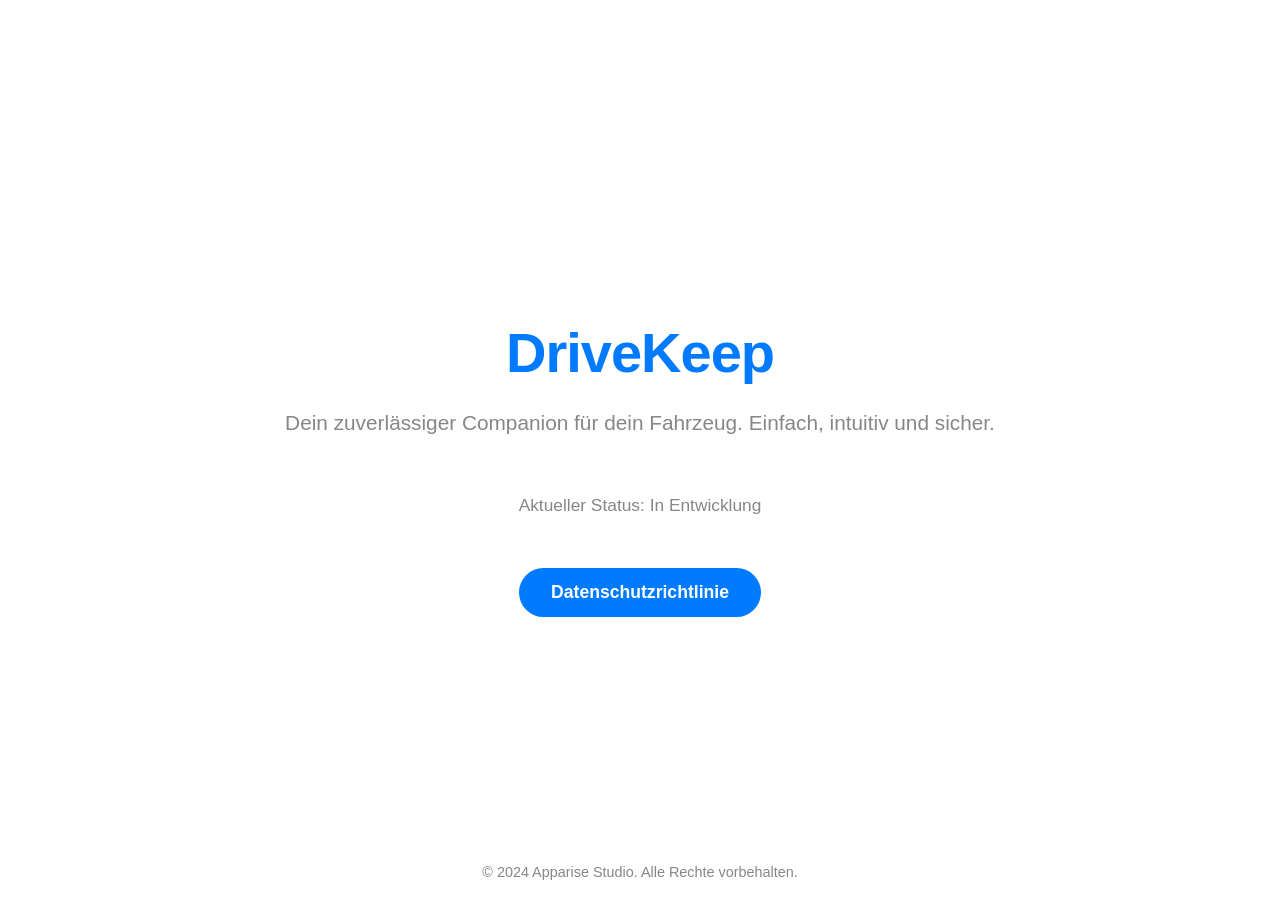
==== index.html @ d34e48c4 "Dummy website" ====
<!DOCTYPE html>
<html lang="de">
<head>
    <meta charset="UTF-8">
    <meta name="viewport" content="width=device-width, initial-scale=1.0">
    <title>DriveKeep - Dein Fahrzeug-Companion</title>
    <style>
        :root {
            --primary-color: #007AFF; /* Hellblau */
            --bg-color: #ffffff;
            --text-color: #1d1d1f;
            --secondary-text: #86868b;
            --light-gray: #f5f5f7;
        }
        body {
            font-family: -apple-system, BlinkMacSystemFont, "Segoe UI", Roboto, Helvetica, Arial, sans-serif;
            background-color: var(--bg-color);
            color: var(--text-color);
            margin: 0;
            display: flex;
            flex-direction: column;
            align-items: center;
            justify-content: center;
            min-height: 100vh;
            text-align: center;
        }
        .container {
            max-width: 800px;
            padding: 4rem 2rem;
        }
        h1 {
            font-size: 3.5rem;
            margin-bottom: 1rem;
            color: var(--primary-color);
            letter-spacing: -1px;
        }
        p {
            font-size: 1.3rem;
            line-height: 1.6;
            color: var(--secondary-text);
            margin-bottom: 3rem;
        }
        .btn {
            display: inline-block;
            padding: 14px 32px;
            background-color: var(--primary-color);
            color: white;
            border: none;
            text-decoration: none;
            border-radius: 25px;
            transition: all 0.3s ease;
            font-weight: 600;
            font-size: 1.1rem;
        }
        .btn:hover {
            background-color: #005ecb;
            transform: translateY(-2px);
            box-shadow: 0 4px 15px rgba(0, 122, 255, 0.3);
        }
        footer {
            position: fixed;
            bottom: 20px;
            font-size: 0.9rem;
            color: #86868b;
        }
        a { color: var(--primary-color); }
    </style>
</head>
<body>
    <div class="container">
        <h1>DriveKeep</h1>
        <p>Dein zuverlässiger Companion für dein Fahrzeug. Einfach, intuitiv und sicher.</p>
        <div style="margin-bottom: 3rem;">
            <p><small>Aktueller Status: In Entwicklung</small></p>
        </div>
        <a href="privacy.html" class="btn">Datenschutzrichtlinie</a>
    </div>
    <footer>
        &copy; 2024 Apparise Studio. Alle Rechte vorbehalten.
    </footer>
</body>
</html>
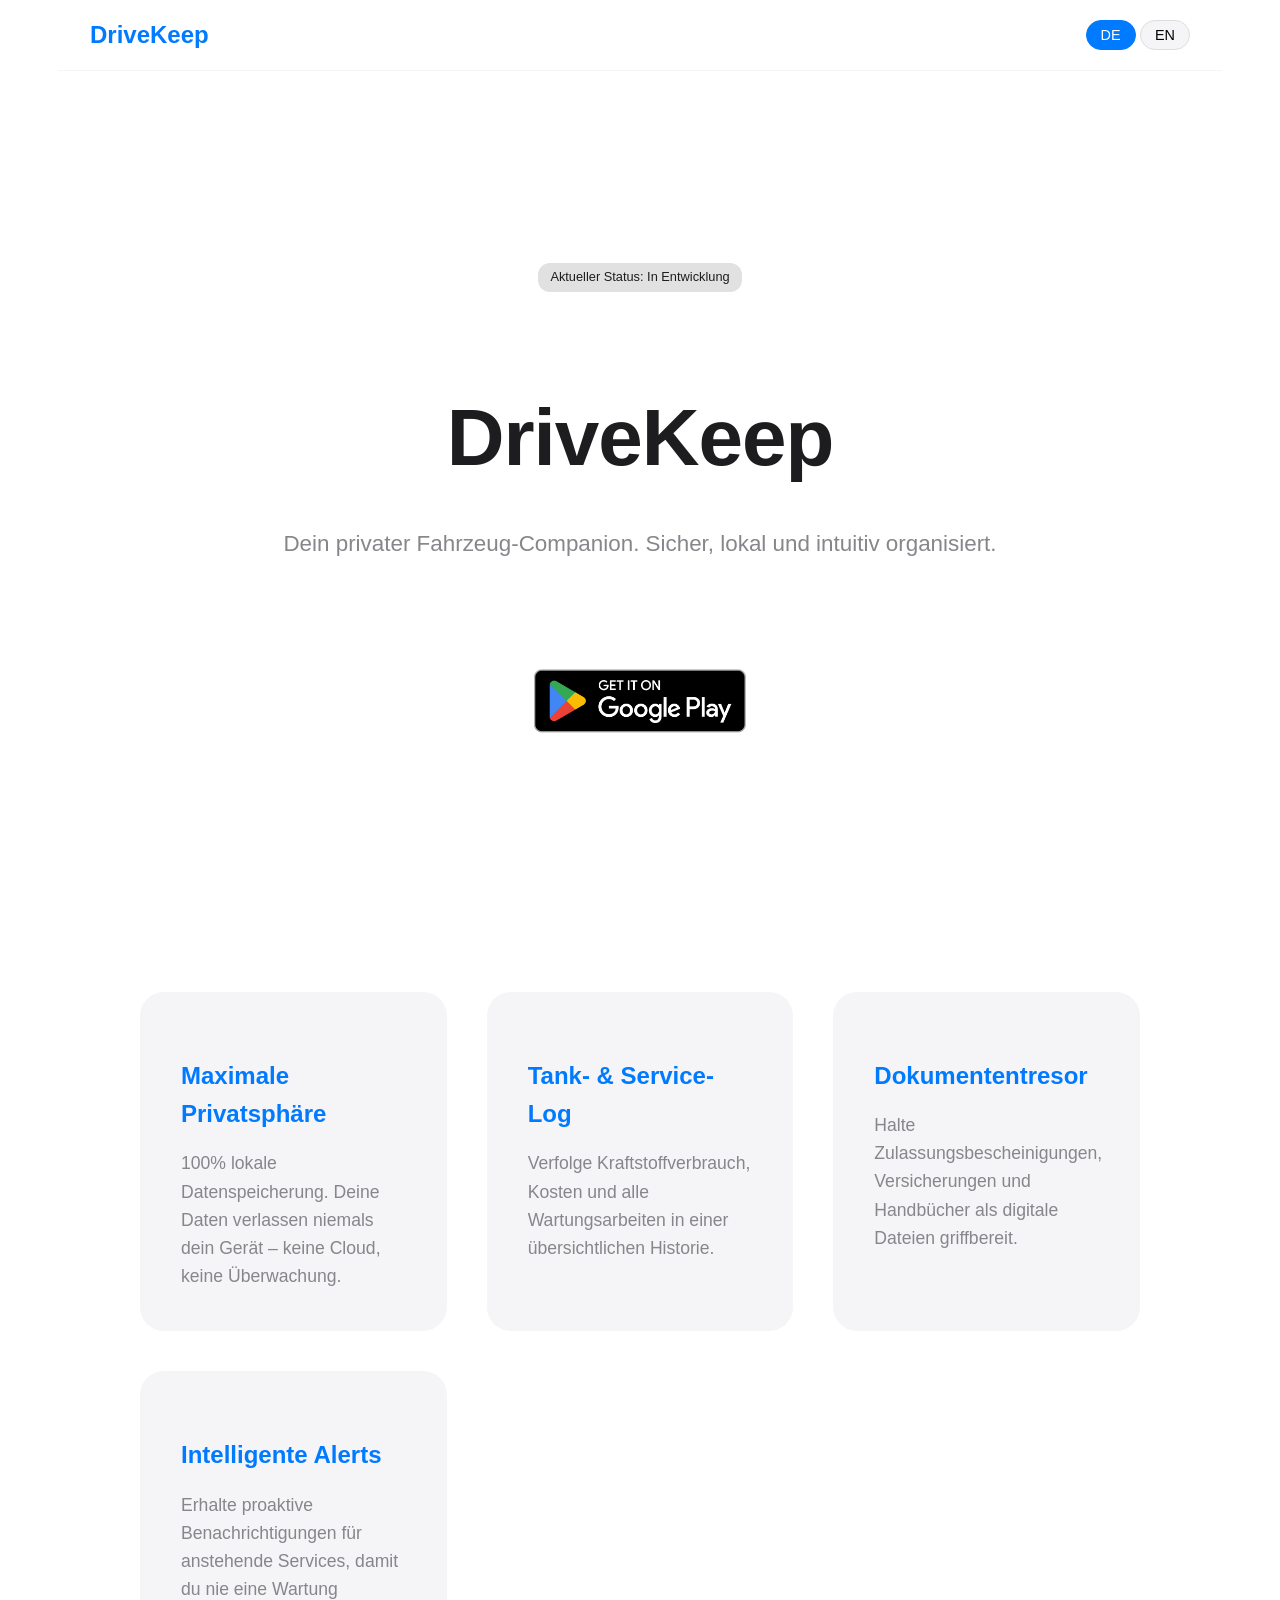
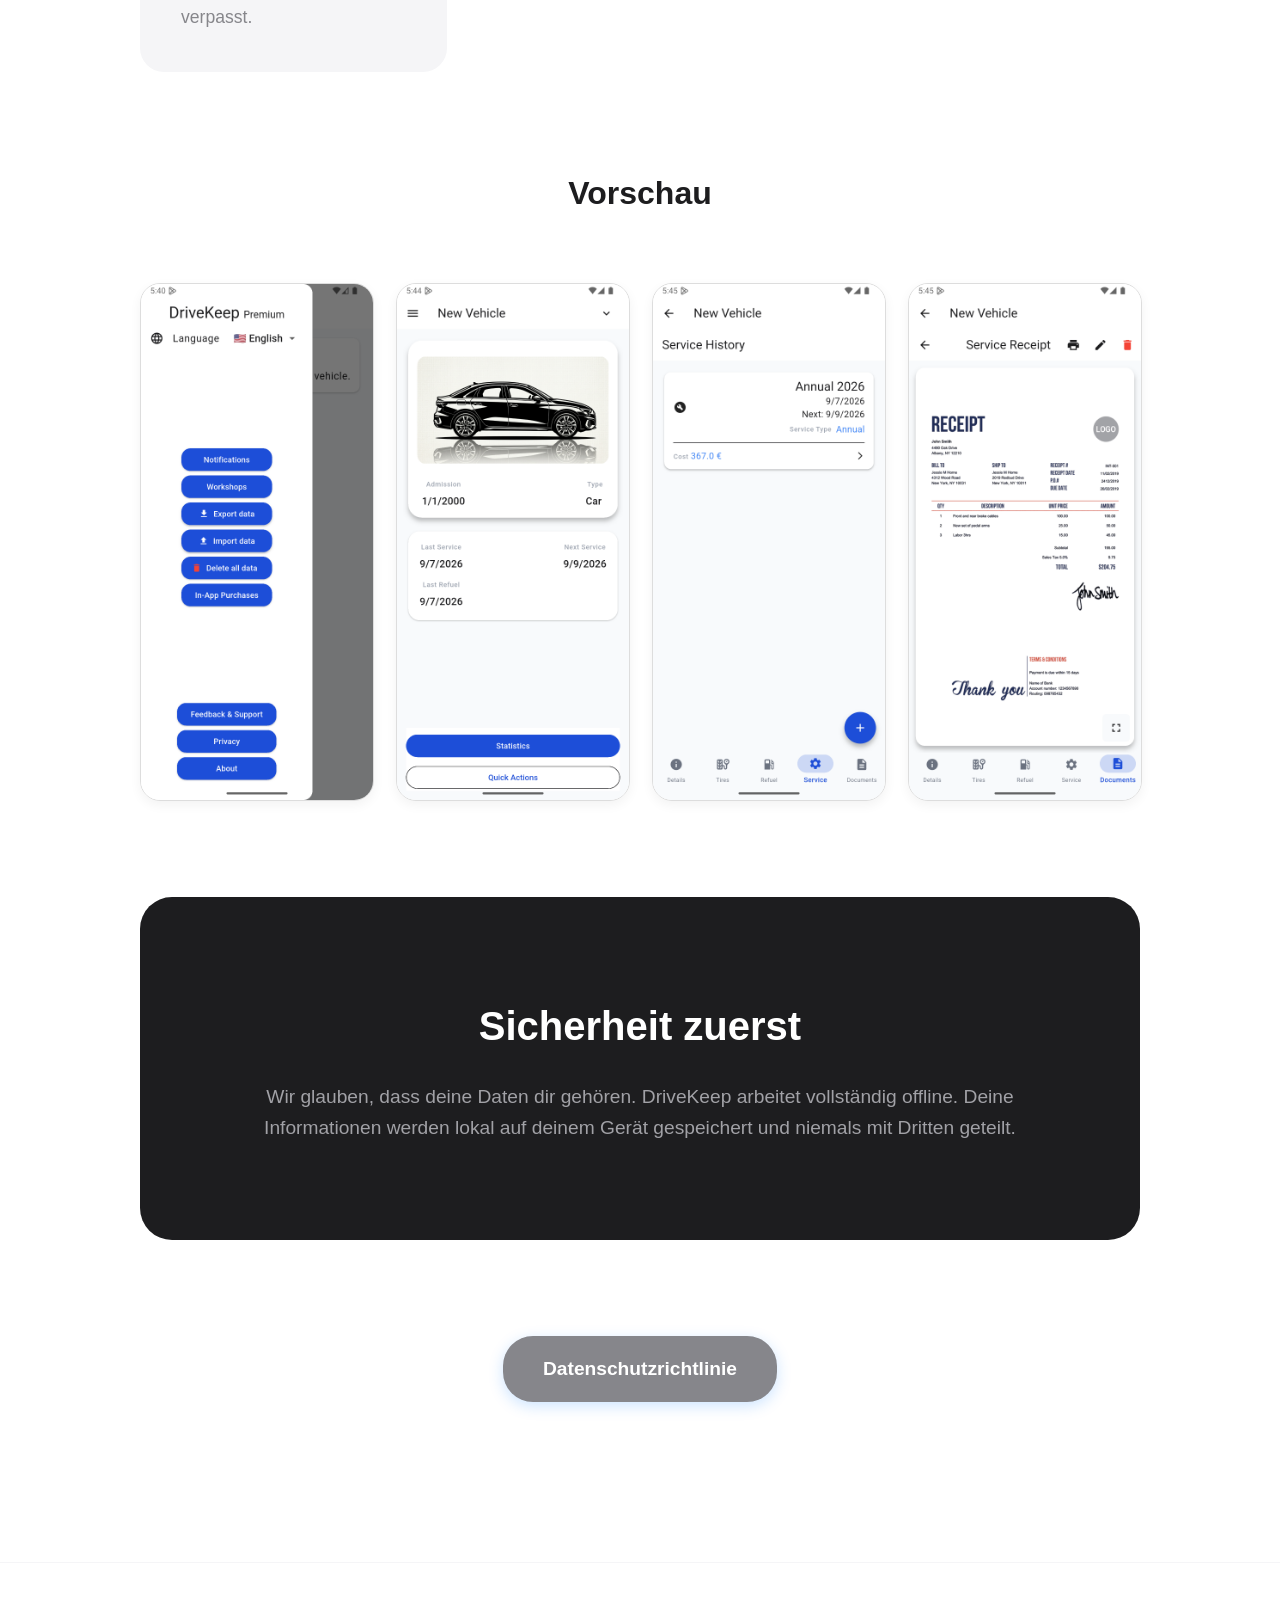
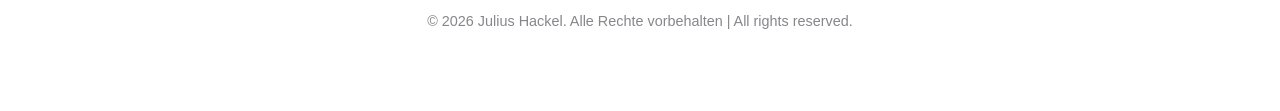
==== commit b643fc89: "Improved website de en" ====
--- a/index.html
+++ b/index.html
@@ -3,80 +3,378 @@
 <head>
     <meta charset="UTF-8">
     <meta name="viewport" content="width=device-width, initial-scale=1.0">
-    <title>DriveKeep - Dein Fahrzeug-Companion</title>
+    <title>DriveKeep - Dein privater Fahrzeug-Companion</title>
     <style>
         :root {
-            --primary-color: #007AFF; /* Hellblau */
+            --primary-color: #007AFF;
             --bg-color: #ffffff;
             --text-color: #1d1d1f;
             --secondary-text: #86868b;
             --light-gray: #f5f5f7;
-        }
+            --card-bg: #ffffff;
+            --transition: all 0.3s ease;
+        }
+
         body {
             font-family: -apple-system, BlinkMacSystemFont, "Segoe UI", Roboto, Helvetica, Arial, sans-serif;
             background-color: var(--bg-color);
             color: var(--text-color);
             margin: 0;
+            padding: 0;
+            line-height: 1.6;
+            scroll-behavior: smooth;
+        }
+
+        nav {
+            padding: 1rem 2rem;
             display: flex;
-            flex-direction: column;
+            justify-content: space-between;
             align-items: center;
-            justify-content: center;
-            min-height: 100vh;
+            max-width: 1100px;
+            margin: 0 auto;
+            position: sticky;
+            top: 0;
+            background: rgba(255, 255, 255, 0.8);
+            backdrop-filter: blur(10px);
+            z-index: 1000;
+            border-bottom: 1px solid var(--light-gray);
+        }
+
+        .logo {
+            font-size: 1.5rem;
+            font-weight: 800;
+            color: var(--primary-color);
+            text-decoration: none;
+        }
+
+        .lang-switcher button {
+            background: var(--light-gray);
+            border: 1px solid #ddd;
+            padding: 6px 14px;
+            border-radius: 20px;
+            cursor: pointer;
+            font-size: 0.9rem;
+            transition: var(--transition);
+        }
+
+        .lang-switcher button.active {
+            background: var(--primary-color);
+            color: white;
+            border-color: var(--primary-color);
+        }
+
+        .container {
+            max-width: 1000px;
+            margin: 0 auto;
+            padding: 4rem 2rem;
+        }
+
+        .hero {
             text-align: center;
-        }
-        .container {
-            max-width: 800px;
-            padding: 4rem 2rem;
-        }
+            padding: 8rem 0 4rem;
+        }
+
         h1 {
-            font-size: 3.5rem;
-            margin-bottom: 1rem;
-            color: var(--primary-color);
+            font-size: clamp(3rem, 8vw, 5rem);
+            margin-bottom: 1.5rem;
+            color: var(--text-color);
             letter-spacing: -1px;
         }
-        p {
-            font-size: 1.3rem;
-            line-height: 1.6;
+
+        .hero p {
+            font-size: 1.4rem;
             color: var(--secondary-text);
-            margin-bottom: 3rem;
-        }
+            max-width: 750px;
+            margin: 0 auto 3rem;
+        }
+
         .btn {
             display: inline-block;
-            padding: 14px 32px;
+            padding: 18px 40px;
             background-color: var(--primary-color);
             color: white;
             border: none;
             text-decoration: none;
-            border-radius: 25px;
-            transition: all 0.3s ease;
+            border-radius: 30px;
+            transition: var(--transition);
             font-weight: 600;
+            font-size: 1.2rem;
+            box-shadow: 0 4px 15px rgba(0, 122, 255, 0.2);
+        }
+
+        .btn:hover {
+            transform: translateY(-2px);
+            box-shadow: 0 8px 20px rgba(0, 122, 255, 0.4);
+            background-color: #0066cc;
+        }
+
+        .play-store-badge {
+            display: inline-block;
+            text-decoration: none;
+            transition: var(--transition);
+            margin-top: 1rem;
+        }
+
+        .play-store-badge:hover {
+            transform: scale(1.05);
+        }
+
+        .status-badge {
+            display: inline-block;
+            padding: 4px 12px;
+            background: #e1e1e1;
+            border-radius: 12px;
+            font-size: 0.8rem;
+            margin-bottom: 1rem;
+        }
+
+        .features {
+            display: grid;
+            grid-template-columns: repeat(auto-fit, minmax(300px, 1fr));
+            gap: 2.5rem;
+            margin: 6rem 0;
+        }
+
+        .feature-card {
+            background: var(--light-gray);
+            padding: 2.5rem;
+            border-radius: 24px;
+            transition: var(--transition);
+            border: 1px solid transparent;
+            text-align: left;
+        }
+
+        .feature-card:hover {
+            background: white;
+            border-color: var(--primary-color);
+            transform: translateY(-5px);
+            box-shadow: 0 15px 35px rgba(0,0,0,0.05);
+        }
+
+        .feature-card h3 {
+            font-size: 1.5rem;
+            margin-bottom: 1rem;
+            color: var(--primary-color);
+        }
+
+        .feature-card p {
+            color: var(--secondary-text);
+            margin: 0;
             font-size: 1.1rem;
         }
-        .btn:hover {
-            background-color: #005ecb;
-            transform: translateY(-2px);
-            box-shadow: 0 4px 15px rgba(0, 122, 255, 0.3);
-        }
+
+        .screenshot-gallery {
+            display: grid;
+            grid-template-columns: repeat(auto-fit, minmax(220px, 1fr));
+            gap: 1.5rem;
+            margin-top: 4rem;
+            margin-bottom: 6rem;
+        }
+
+        .screenshot-gallery img {
+            width: 100%;
+            border-radius: 20px;
+            border: 1px solid #ddd;
+            box-shadow: 0 4px 12px rgba(0,0,0,0.05);
+            transition: var(--transition);
+        }
+
+        .screenshot-gallery img:hover {
+            transform: scale(1.03);
+            border-color: var(--primary-color);
+        }
+
+        .security-box {
+            background: #1d1d1f;
+            color: white;
+            padding: 4rem;
+            border-radius: 32px;
+            text-align: center;
+            margin: 6rem 0;
+        }
+
+        .security-box h2 {
+            font-size: 2.5rem;
+            margin-bottom: 1.5rem;
+            color: white;
+        }
+
+        .security-box p {
+            color: #a1a1a6;
+            max-width: 800px;
+            margin: 0 auto 2rem;
+            font-size: 1.2rem;
+        }
+
         footer {
-            position: fixed;
-            bottom: 20px;
+            padding: 4rem 2rem;
+            text-align: center;
+            border-top: 1px solid var(--light-gray);
             font-size: 0.9rem;
-            color: #86868b;
-        }
-        a { color: var(--primary-color); }
+            color: var(--secondary-text);
+        }
+
+        @media (max-width: 768px) {
+            h1 { font-size: 3rem; }
+            .container { padding: 2rem 1rem; }
+            .features { grid-template-columns: 1fr; }
+            nav { padding: 1rem; }
+        }
     </style>
 </head>
-<body>
-    <div class="container">
-        <h1>DriveKeep</h1>
-        <p>Dein zuverlässiger Companion für dein Fahrzeug. Einfach, intuitiv und sicher.</p>
+<body lang="de">
+
+<nav>
+    <a href="#" class="logo">DriveKeep</a>
+    <div class="lang-switcher">
+        <button id="btn-de" class="active" onclick="setLanguage('de')">DE</button>
+        <button id="btn-en" onclick="setLanguage('en')">EN</button>
+    </div>
+</nav>
+
+<div class="container">
+    <section class="hero">
+        <div class="status-badge" id="status-badge">Aktueller Status: In Entwicklung</div>
+        <h1 id="hero-title">DriveKeep</h1>
+        <p id="hero-desc">Dein privater Fahrzeug-Companion. Sicher, lokal und intuitiv organisiert.</p>
+
         <div style="margin-bottom: 3rem;">
-            <p><small>Aktueller Status: In Entwicklung</small></p>
+            <a href="https://play.google.com/store/apps/details?id=com.forgeapps.drivekeep" class="play-store-badge" id="play-store-btn">
+                <img src="res/googleplay-badge-01-getit.width-1440.png" alt="Get it on Google Play" style="height: 150px; width: auto; display: block;">
+            </a>
         </div>
-        <a href="privacy.html" class="btn">Datenschutzrichtlinie</a>
+    </section>
+
+    <section id="features">
+        <div class="features">
+            <div class="feature-card">
+                <h3 id="feat-1-title">Maximale Privatsphäre</h3>
+                <p id="feat-1-desc">100% lokale Datenspeicherung. Deine Daten verlassen niemals dein Gerät – keine Cloud, keine Überwachung.</p>
+            </div>
+            <div class="feature-card">
+                <h3 id="feat-2-title">Tank- & Service-Log</h3>
+                <p id="feat-2-desc">Verfolge Kraftstoffverbrauch, Kosten und alle Wartungsarbeiten in einer übersichtlichen Historie.</p>
+            </div>
+            <div class="feature-card">
+                <h3 id="feat-3-title">Dokumententresor</h3>
+                <p id="feat-3-desc">Halte Zulassungsbescheinigungen, Versicherungen und Handbücher als digitale Dateien griffbereit.</p>
+            </div>
+            <div class="feature-card">
+                <h3 id="feat-4-title">Intelligente Alerts</h3>
+                <p id="feat-4-desc">Erhalte proaktive Benachrichtigungen für anstehende Services, damit du nie eine Wartung verpasst.</p>
+            </div>
+        </div>
+
+        <h3 id="preview-title" style="text-align: center; margin-top: 4rem; font-size: 2rem;">Vorschau</h3>
+        <div class="screenshot-gallery">
+            <img src="screenshots/Screenshot_20260907_194008.png" alt="Screenshot 1">
+            <img src="screenshots/Screenshot_20260907_194500.png" alt="Screenshot 2">
+            <img src="screenshots/Screenshot_20260907_194522.png" alt="Screenshot 3">
+            <img src="screenshots/Screenshot_20260907_194535.png" alt="Screenshot 4">
+        </div>
+    </section>
+
+    <section class="security-box">
+        <h2 id="sec-title">Sicherheit zuerst</h2>
+        <p id="sec-desc">Wir glauben, dass deine Daten dir gehören. DriveKeep arbeitet vollständig offline. Deine Informationen werden lokal auf deinem Gerät gespeichert und niemals mit Dritten geteilt.</p>
+    </section>
+
+    <div style="text-align: center; margin-bottom: 4rem;">
+        <a href="privacy.html" class="btn" style="background: var(--secondary-text);">Datenschutzrichtlinie</a>
     </div>
-    <footer>
-        &copy; 2024 Apparise Studio. Alle Rechte vorbehalten.
-    </footer>
+</div>
+
+<footer style="margin-top: 2rem; padding-top: 2rem; border-top: 1px solid var(--light-gray);">
+    <p>&copy; 2026 Julius Hackel. Alle Rechte vorbehalten | All rights reserved.</p>
+</footer>
+
+<script>
+    const translations = {
+        de: {
+            heroTitle: "DriveKeep",
+            heroDesc: "Dein privater Fahrzeug-Companion. Sicher, lokal und intuitiv organisiert.",
+            cta: "Mehr erfahren",
+            status: "Aktueller Status: In Entwicklung",
+            feat1Title: "Maximale Privatsphäre",
+            feat1Desc: "100% lokale Datenspeicherung. Deine Daten verlassen niemals dein Gerät – keine Cloud, keine Überwachung.",
+            feat2Title: "Tank- & Service-Log",
+            feat2Desc: "Verfolge Kraftstoffverbrauch, Kosten und alle Wartungsarbeiten in einer übersichtlichen Historie.",
+            feat3Title: "Dokumententresor",
+            feat3Desc: "Halte Zulassungsbescheinigungen, Versicherungen und Handbücher als digitale Dateien griffbereit.",
+            feat4Title: "Intelligente Alerts",
+            feat4Desc: "Erhalte proaktive Benachrichtigungen für anstehende Services, damit du nie eine Wartung verpasst.",
+            previewTitle: "Vorschau",
+            secTitle: "Sicherheit zuerst",
+            secDesc: "Wir glauben, dass deine Daten dir gehören. DriveKeep arbeitet vollständig offline. Deine Informationen werden lokal auf deinem Gerät gespeichert und niemals mit Dritten geteilt.",
+            privacy: "Datenschutzrichtlinie",
+            badge: "Jetzt auf Google Play"
+        },
+        en: {
+            heroTitle: "DriveKeep",
+            heroDesc: "Your private vehicle companion. Secure, local, and intuitively organized.",
+            cta: "Learn More",
+            status: "Current Status: In Development",
+            feat1Title: "Maximum Privacy",
+            feat1Desc: "100% local data storage. Your data never leaves your device – no cloud, no tracking.",
+            feat2Title: "Fuel & Service Logs",
+            feat2Desc: "Track fuel consumption, costs, and maintenance history in one clear overview.",
+            feat3Title: "Document Vault",
+            feat3Desc: "Keep registration, insurance, and manuals handy as digital files or photos.",
+            feat4Title: "Smart Alerts",
+            feat4Desc: "Get proactive notifications for upcoming services, so you never miss a maintenance task.",
+            previewTitle: "Preview",
+            secTitle: "Security First",
+            secDesc: "We believe your data belongs to you. DriveKeep operates entirely offline. Your information is stored locally on your device and is never shared with third parties.",
+            privacy: "Privacy Policy",
+            badge: "Get it on Google Play"
+        }
+    };
+
+    function setLanguage(lang) {
+        const t = translations[lang];
+        if (!t) return;
+
+        const elements = {
+            'hero-title': t.heroTitle,
+            'hero-desc': t.heroDesc,
+            'cta-btn': t.cta,
+            'status-badge': t.status,
+            'badge-text': t.badge,
+            'feat-1-title': t.feat1Title,
+            'feat-1-desc': t.feat1Desc,
+            'feat-2-title': t.feat2Title,
+            'feat-2-desc': t.feat2Desc,
+            'feat-3-title': t.feat3Title,
+            'feat-3-desc': t.feat3Desc,
+            'feat-4-title': t.feat4Title,
+            'feat-4-desc': t.feat4Desc,
+            'preview-title': t.previewTitle,
+            'sec-title': t.secTitle,
+            'sec-desc': t.secDesc
+        };
+
+        for (const [id, text] of Object.entries(elements)) {
+            const el = document.getElementById(id);
+            if (el) el.innerText = text;
+        }
+
+        const privacyLink = document.querySelector('a[href="privacy.html"]');
+        if (privacyLink) privacyLink.innerText = t.privacy;
+
+        const btnDe = document.getElementById('btn-de');
+        const btnEn = document.getElementById('btn-en');
+        if (btnDe) btnDe.classList.toggle('active', lang === 'de');
+        if (btnEn) btnEn.classList.toggle('active', lang === 'en');
+
+        document.documentElement.lang = lang;
+        localStorage.setItem('preferredLang', lang);
+    }
+
+    document.addEventListener('DOMContentLoaded', () => {
+        const savedLang = localStorage.getItem('preferredLang') || 'de';
+        setLanguage(savedLang);
+    });
+</script>
+
 </body>
-</html>
+</html>
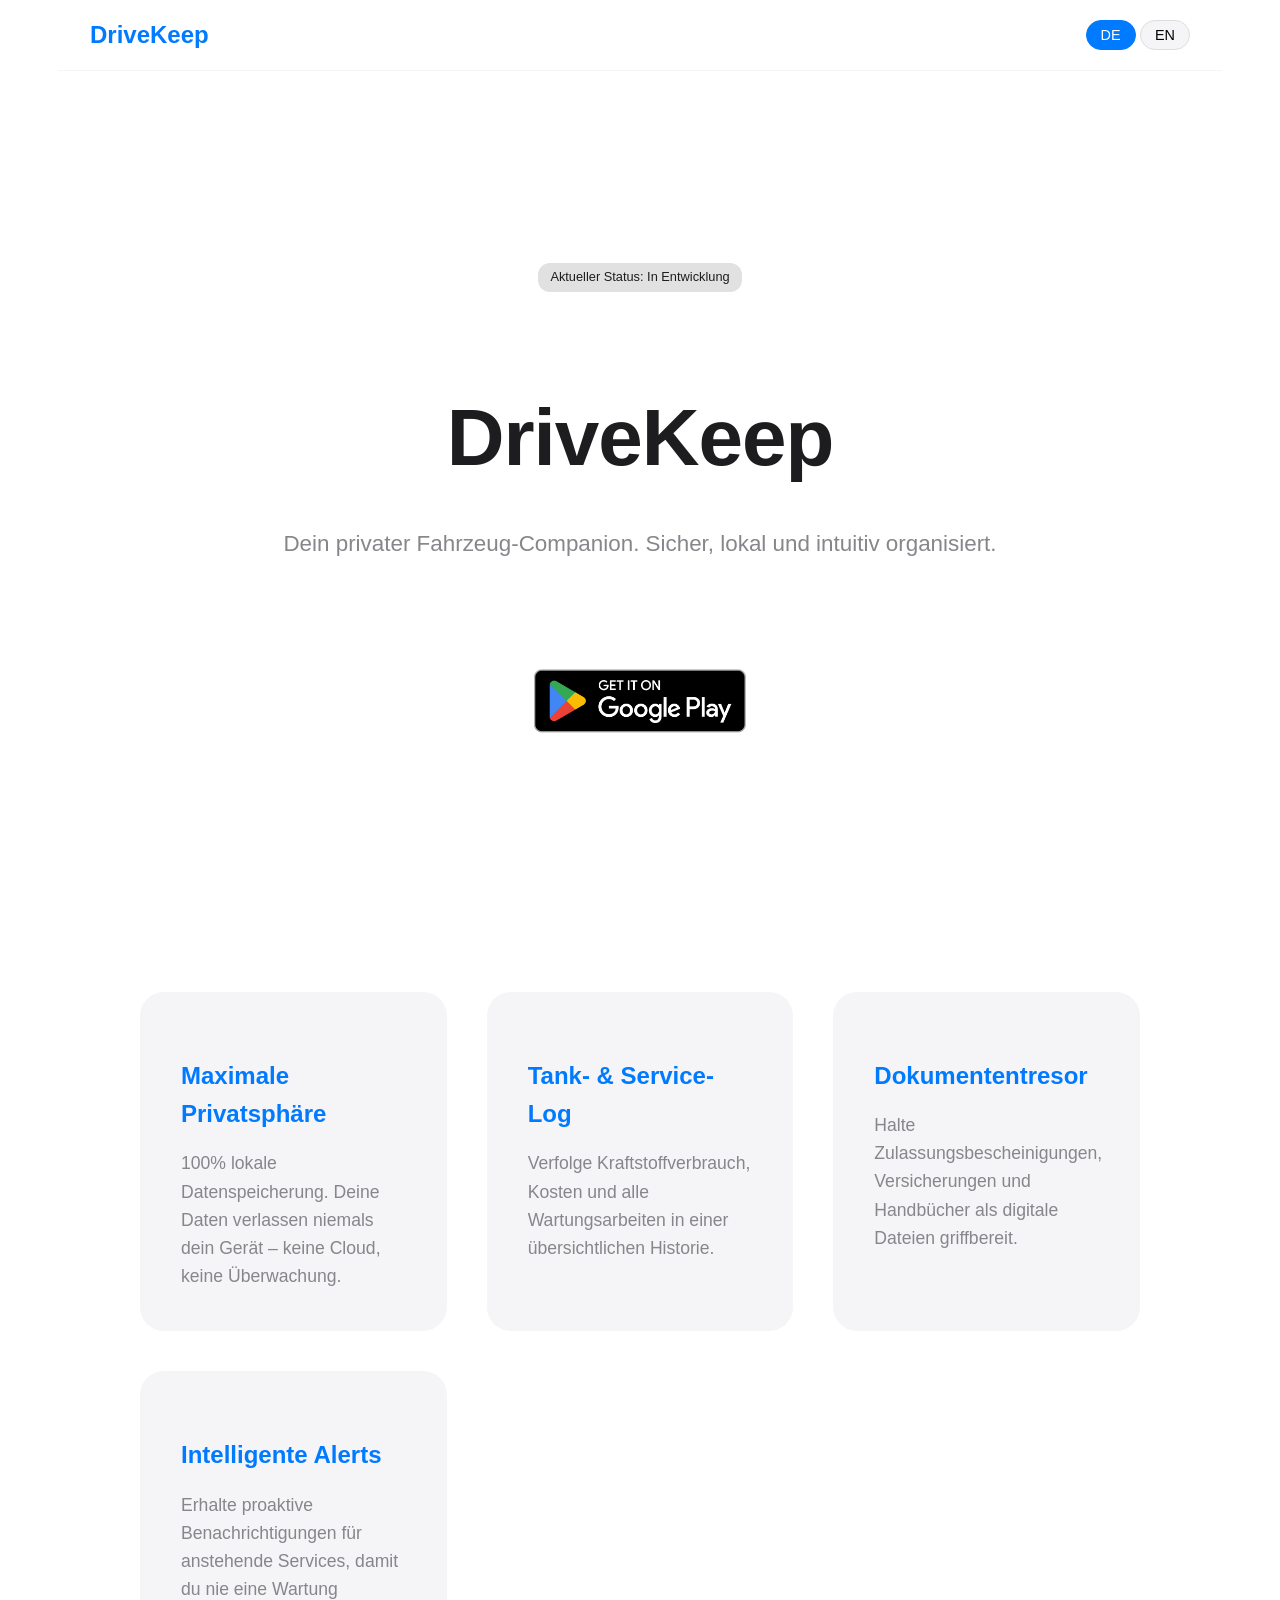
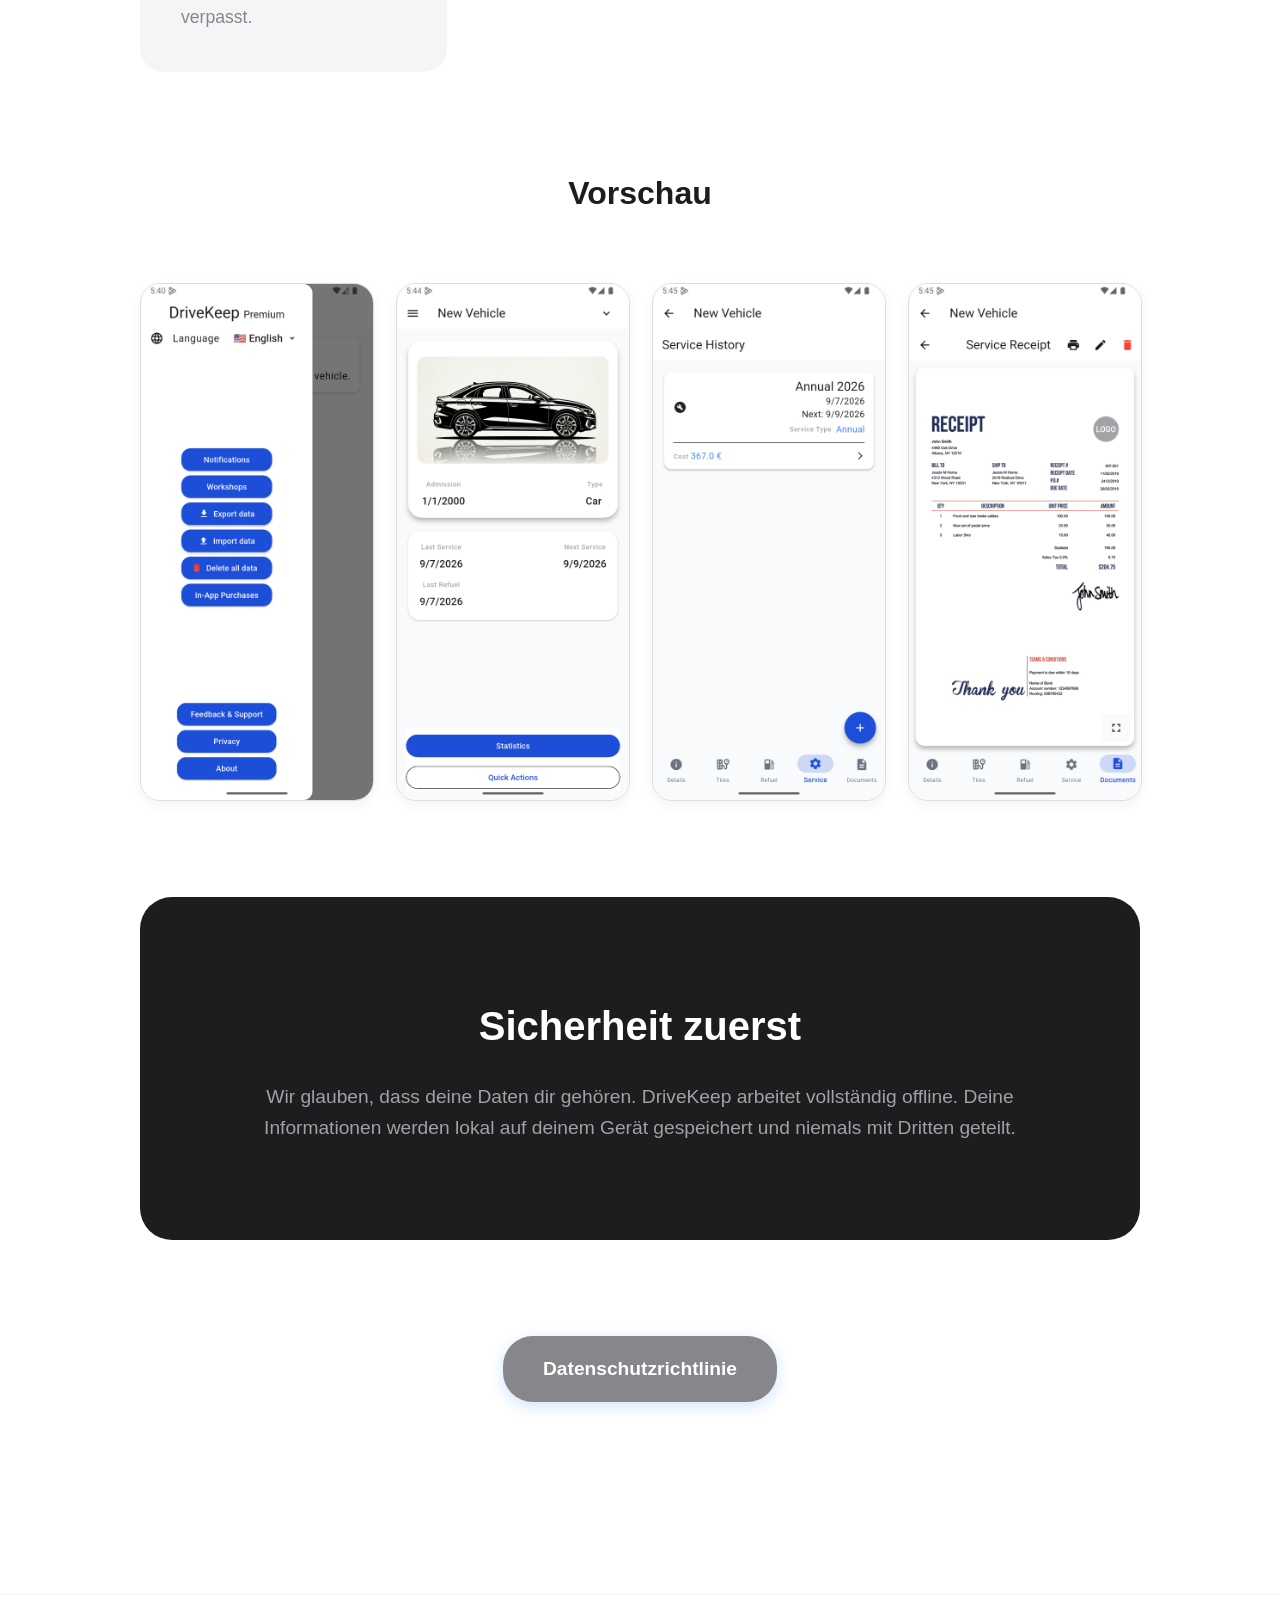
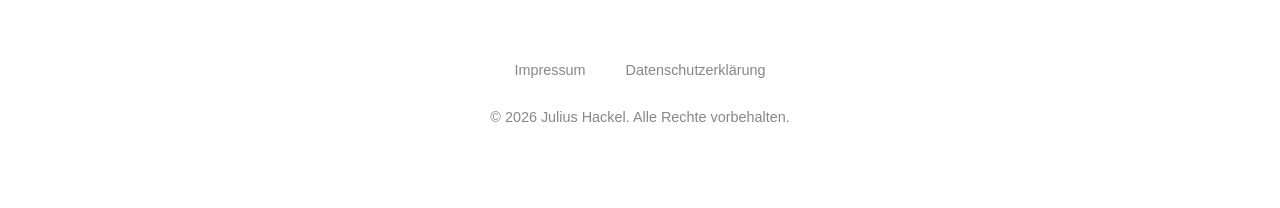
==== commit 08da10cd: "Reworked site with impressum and privacy policy" ====
--- a/index.html
+++ b/index.html
@@ -212,6 +212,24 @@
             border-top: 1px solid var(--light-gray);
             font-size: 0.9rem;
             color: var(--secondary-text);
+            margin-top: 4rem;
+        }
+
+        .footer-links {
+            margin-bottom: 1.5rem;
+            display: flex;
+            justify-content: center;
+            gap: 2.5rem;
+        }
+
+        .footer-links a {
+            color: var(--secondary-text);
+            text-decoration: none;
+            transition: color 0.2s;
+        }
+
+        .footer-links a:hover {
+            color: var(--primary-color);
         }
 
         @media (max-width: 768px) {
@@ -284,8 +302,12 @@
     </div>
 </div>
 
-<footer style="margin-top: 2rem; padding-top: 2rem; border-top: 1px solid var(--light-gray);">
-    <p>&copy; 2026 Julius Hackel. Alle Rechte vorbehalten | All rights reserved.</p>
+<footer>
+    <div class="footer-links">
+        <a href="impressum.html">Impressum</a>
+        <a href="privacy.html">Datenschutzerklärung</a>
+    </div>
+    <p>&copy; 2026 Julius Hackel. Alle Rechte vorbehalten.</p>
 </footer>
 
 <script>
@@ -375,6 +397,5 @@
         setLanguage(savedLang);
     });
 </script>
-
 </body>
-</html>+</html>
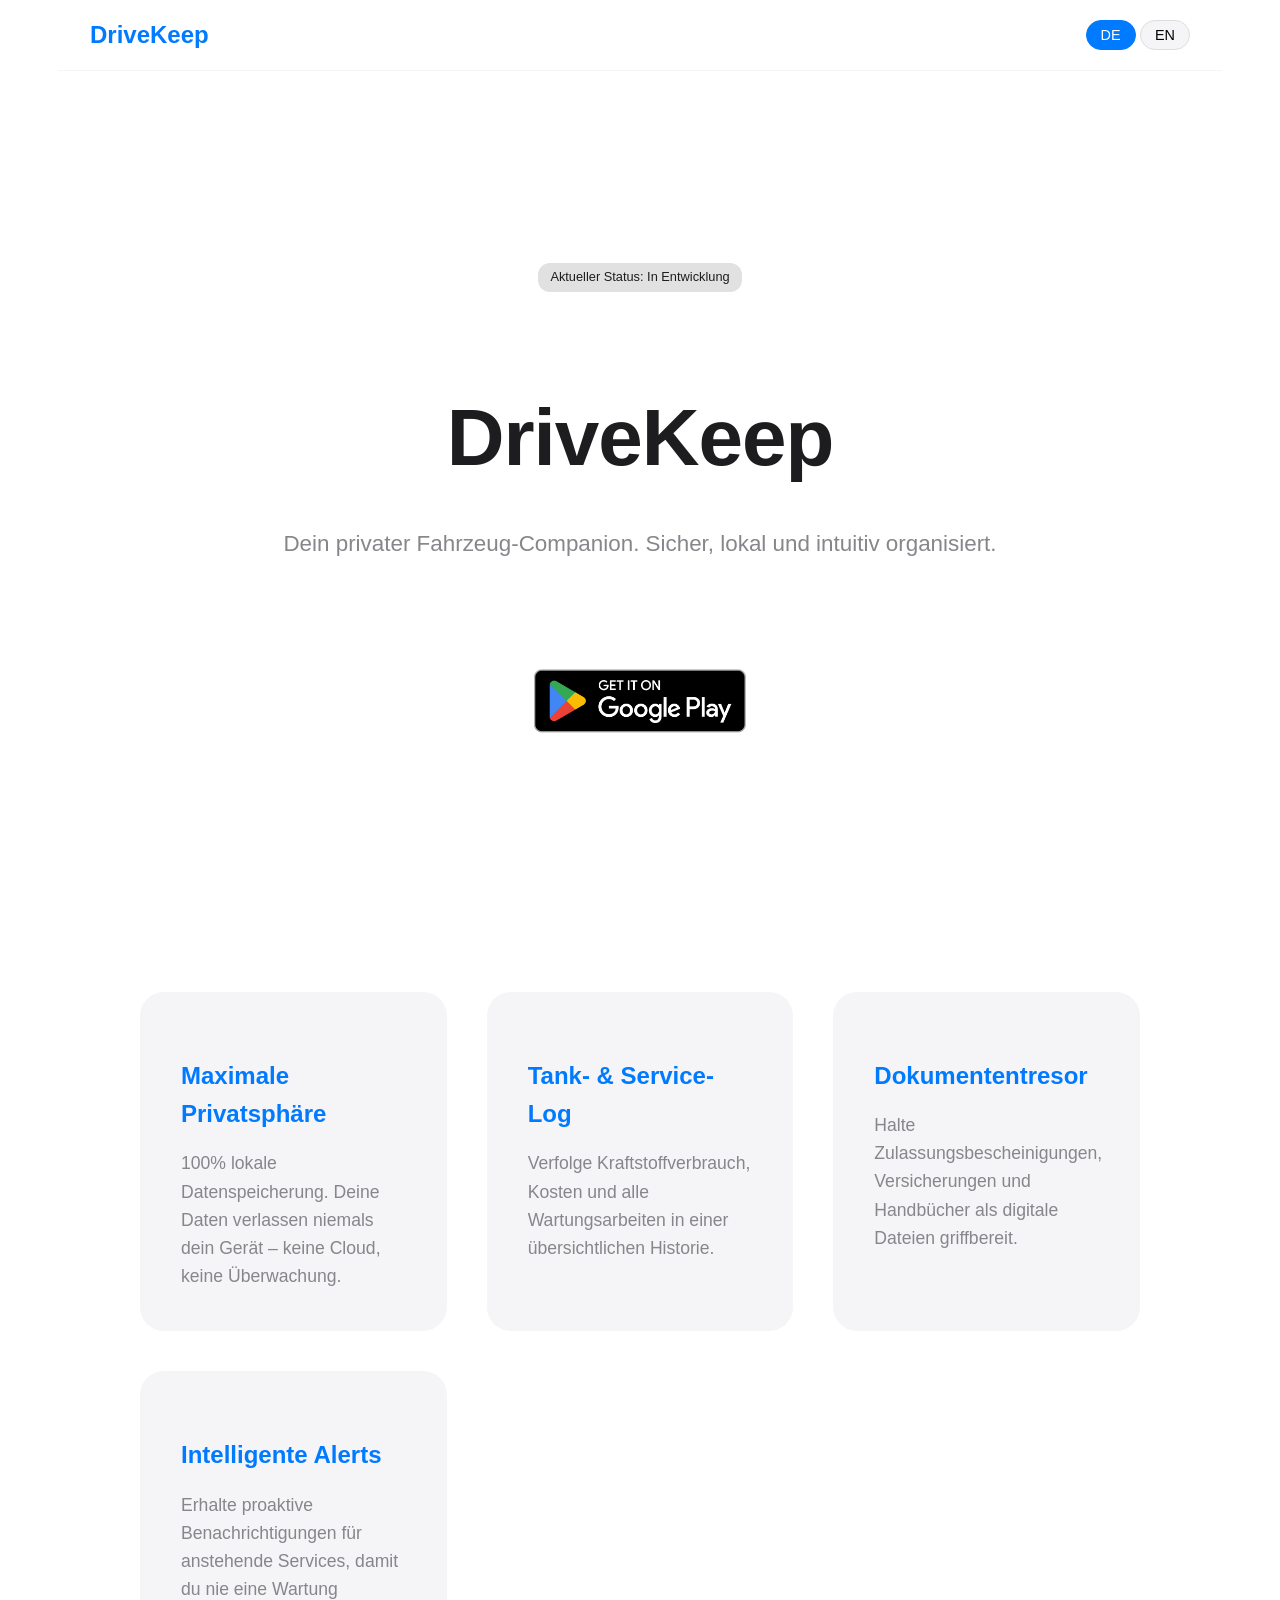
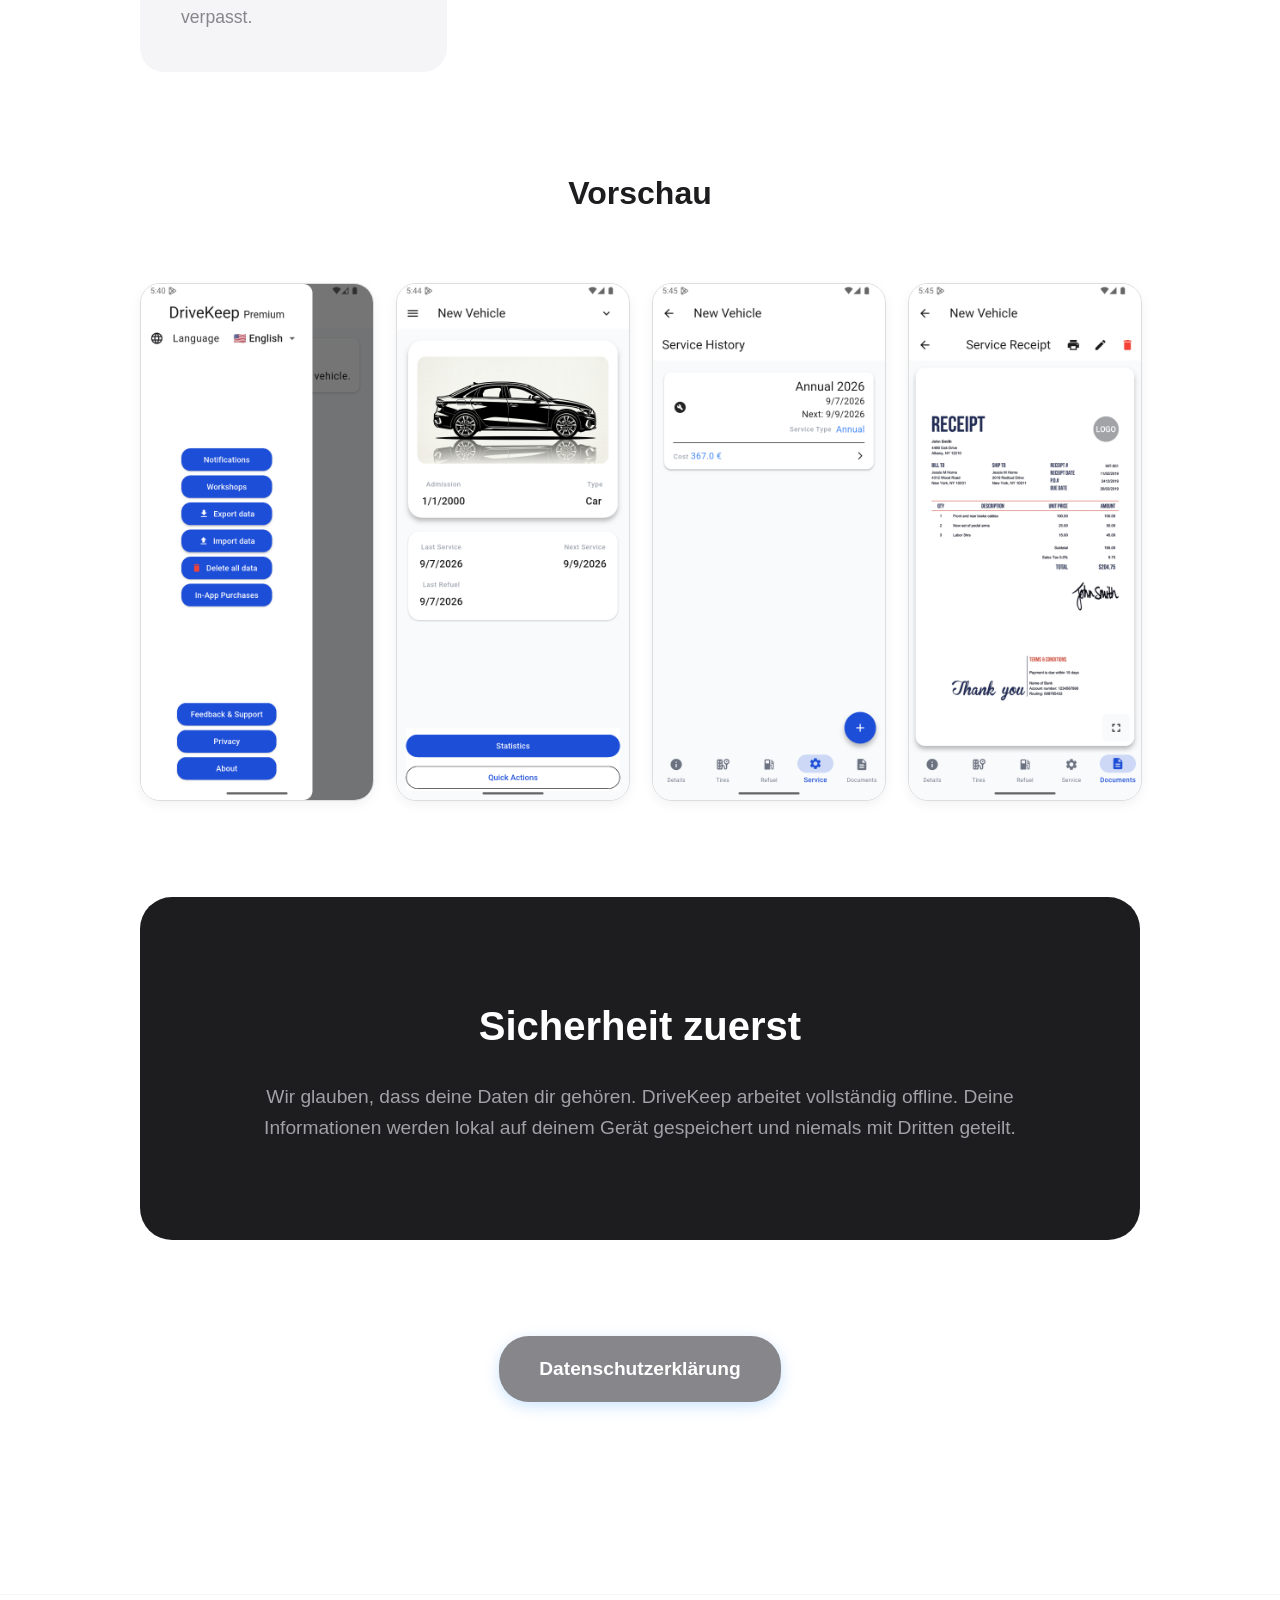
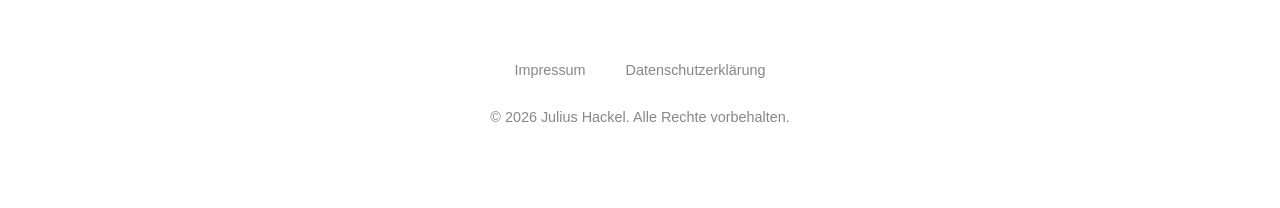
==== commit 96c11530: "Working links" ====
--- a/index.html
+++ b/index.html
@@ -232,6 +232,15 @@
             color: var(--primary-color);
         }
 
+        .back-btn {
+            display: inline-block;
+            margin-bottom: 2rem;
+            color: var(--primary-color);
+            text-decoration: none;
+            font-weight: bold;
+            font-size: 1rem;
+        }
+
         @media (max-width: 768px) {
             h1 { font-size: 3rem; }
             .container { padding: 2rem 1rem; }
@@ -243,7 +252,7 @@
 <body lang="de">
 
 <nav>
-    <a href="#" class="logo">DriveKeep</a>
+    <a href="/" class="logo">DriveKeep</a>
     <div class="lang-switcher">
         <button id="btn-de" class="active" onclick="setLanguage('de')">DE</button>
         <button id="btn-en" onclick="setLanguage('en')">EN</button>
@@ -251,61 +260,15 @@
 </nav>
 
 <div class="container">
-    <section class="hero">
-        <div class="status-badge" id="status-badge">Aktueller Status: In Entwicklung</div>
-        <h1 id="hero-title">DriveKeep</h1>
-        <p id="hero-desc">Dein privater Fahrzeug-Companion. Sicher, lokal und intuitiv organisiert.</p>
-
-        <div style="margin-bottom: 3rem;">
-            <a href="https://play.google.com/store/apps/details?id=com.forgeapps.drivekeep" class="play-store-badge" id="play-store-btn">
-                <img src="res/googleplay-badge-01-getit.width-1440.png" alt="Get it on Google Play" style="height: 150px; width: auto; display: block;">
-            </a>
-        </div>
-    </section>
-
-    <section id="features">
-        <div class="features">
-            <div class="feature-card">
-                <h3 id="feat-1-title">Maximale Privatsphäre</h3>
-                <p id="feat-1-desc">100% lokale Datenspeicherung. Deine Daten verlassen niemals dein Gerät – keine Cloud, keine Überwachung.</p>
-            </div>
-            <div class="feature-card">
-                <h3 id="feat-2-title">Tank- & Service-Log</h3>
-                <p id="feat-2-desc">Verfolge Kraftstoffverbrauch, Kosten und alle Wartungsarbeiten in einer übersichtlichen Historie.</p>
-            </div>
-            <div class="feature-card">
-                <h3 id="feat-3-title">Dokumententresor</h3>
-                <p id="feat-3-desc">Halte Zulassungsbescheinigungen, Versicherungen und Handbücher als digitale Dateien griffbereit.</p>
-            </div>
-            <div class="feature-card">
-                <h3 id="feat-4-title">Intelligente Alerts</h3>
-                <p id="feat-4-desc">Erhalte proaktive Benachrichtigungen für anstehende Services, damit du nie eine Wartung verpasst.</p>
-            </div>
-        </div>
-
-        <h3 id="preview-title" style="text-align: center; margin-top: 4rem; font-size: 2rem;">Vorschau</h3>
-        <div class="screenshot-gallery">
-            <img src="screenshots/Screenshot_20260907_194008.png" alt="Screenshot 1">
-            <img src="screenshots/Screenshot_20260907_194500.png" alt="Screenshot 2">
-            <img src="screenshots/Screenshot_20260907_194522.png" alt="Screenshot 3">
-            <img src="screenshots/Screenshot_20260907_194535.png" alt="Screenshot 4">
-        </div>
-    </section>
-
-    <section class="security-box">
-        <h2 id="sec-title">Sicherheit zuerst</h2>
-        <p id="sec-desc">Wir glauben, dass deine Daten dir gehören. DriveKeep arbeitet vollständig offline. Deine Informationen werden lokal auf deinem Gerät gespeichert und niemals mit Dritten geteilt.</p>
-    </section>
-
-    <div style="text-align: center; margin-bottom: 4rem;">
-        <a href="privacy.html" class="btn" style="background: var(--secondary-text);">Datenschutzrichtlinie</a>
+    <div id="app">
+        <p>Lade Inhalte...</p>
     </div>
 </div>
 
-<footer>
+<footer style="margin-top: 4rem; padding: 4rem 2rem; border-top: 1px solid var(--light-gray); font-size: 0.9rem; color: var(--secondary-text);">
     <div class="footer-links">
-        <a href="impressum.html">Impressum</a>
-        <a href="privacy.html">Datenschutzerklärung</a>
+        <a href="#impressum" id="link-impressum">Impressum</a>
+        <a href="#privacy" id="link-privacy">Datenschutzerklärung</a>
     </div>
     <p>&copy; 2026 Julius Hackel. Alle Rechte vorbehalten.</p>
 </footer>
@@ -315,7 +278,6 @@
         de: {
             heroTitle: "DriveKeep",
             heroDesc: "Dein privater Fahrzeug-Companion. Sicher, lokal und intuitiv organisiert.",
-            cta: "Mehr erfahren",
             status: "Aktueller Status: In Entwicklung",
             feat1Title: "Maximale Privatsphäre",
             feat1Desc: "100% lokale Datenspeicherung. Deine Daten verlassen niemals dein Gerät – keine Cloud, keine Überwachung.",
@@ -328,13 +290,13 @@
             previewTitle: "Vorschau",
             secTitle: "Sicherheit zuerst",
             secDesc: "Wir glauben, dass deine Daten dir gehören. DriveKeep arbeitet vollständig offline. Deine Informationen werden lokal auf deinem Gerät gespeichert und niemals mit Dritten geteilt.",
-            privacy: "Datenschutzrichtlinie",
-            badge: "Jetzt auf Google Play"
+            privacy: "Datenschutzerklärung",
+            badge: "Jetzt auf Google Play",
+            back: "← Zurück zu DriveKeep"
         },
         en: {
             heroTitle: "DriveKeep",
             heroDesc: "Your private vehicle companion. Secure, local, and intuitively organized.",
-            cta: "Learn More",
             status: "Current Status: In Development",
             feat1Title: "Maximum Privacy",
             feat1Desc: "100% local data storage. Your data never leaves your device – no cloud, no tracking.",
@@ -348,9 +310,152 @@
             secTitle: "Security First",
             secDesc: "We believe your data belongs to you. DriveKeep operates entirely offline. Your information is stored locally on your device and is never shared with third parties.",
             privacy: "Privacy Policy",
-            badge: "Get it on Google Play"
+            badge: "Get it on Google Play",
+            back: "← Back to DriveKeep"
         }
     };
+
+    const app = document.getElementById('app');
+
+    function loadContent() {
+        const hash = window.location.hash || '#home';
+        let content = '';
+
+        if (hash === '#home' || hash === '') {
+            content = `
+            <section class="hero">
+                <div class="status-badge" id="status-badge">Aktueller Status: In Entwicklung</div>
+                <h1 id="hero-title">DriveKeep</h1>
+                <p id="hero-desc">Dein privater Fahrzeug-Companion. Sicher, lokal und intuitiv organisiert.</p>
+                <div style="margin-bottom: 3rem;">
+                    <a href="https://play.google.com/store/apps/details?id=com.forgeapps.drivekeep" class="play-store-badge" id="play-store-btn">
+                        <img src="res/googleplay-badge-01-getit.width-1440.png" alt="Get it on Google Play" style="height: 150px; width: auto; display: block;">
+                    </a>
+                </div>
+            </section>
+            <section id="features">
+                <div class="features">
+                    <div class="feature-card">
+                        <h3 id="feat-1-title">Maximale Privatsphäre</h3>
+                        <p id="feat-1-desc">100% lokale Datenspeicherung. Deine Daten verlassen niemals dein Gerät – keine Cloud, keine Überwachung.</p>
+                    </div>
+                    <div class="feature-card">
+                        <h3 id="feat-2-title">Tank- & Service-Log</h3>
+                        <p id="feat-2-desc">Verfolge Kraftstoffverbrauch, Kosten und alle Wartungsarbeiten in einer übersichtlichen Historie.</p>
+                    </div>
+                    <div class="feature-card">
+                        <h3 id="feat-3-title">Dokumententresor</h3>
+                        <p id="feat-3-desc">Halte Zulassungsbescheinigungen, Versicherungen und Handbücher als digitale Dateien griffbereit.</p>
+                    </div>
+                    <div class="feature-card">
+                        <h3 id="feat-4-title">Intelligente Alerts</h3>
+                        <p id="feat-4-desc">Erhalte proaktive Benachrichtigungen für anstehende Services, damit du nie eine Wartung verpasst.</p>
+                    </div>
+                </div>
+                <h3 id="preview-title" style="text-align: center; margin-top: 4rem; font-size: 2rem;">Vorschau</h3>
+                <div class="screenshot-gallery">
+                    <img src="screenshots/Screenshot_20260907_194008.png" alt="Screenshot 1">
+                    <img src="screenshots/Screenshot_20260907_194500.png" alt="Screenshot 2">
+                    <img src="screenshots/Screenshot_20260907_194522.png" alt="Screenshot 3">
+                    <img src="screenshots/Screenshot_20260907_194535.png" alt="Screenshot 4">
+                </div>
+            </section>
+            <section class="security-box">
+                <h2 id="sec-title">Sicherheit zuerst</h2>
+                <p id="sec-desc">Wir glauben, dass deine Daten dir gehören. DriveKeep arbeitet vollständig offline. Deine Informationen werden lokal auf deinem Gerät gespeichert und niemals mit Dritten geteilt.</p>
+            </section>
+            <div style="text-align: center; margin-bottom: 4rem;">
+                <a href="#privacy" class="btn" style="background: var(--secondary-text);">Datenschutzerklärung</a>
+            </div>`;
+        } else if (hash === '#privacy') {
+            content = `
+            <div class="back-btn-container"><a href="#" class="back-btn" id="back-btn">← Zurück zu DriveKeep</a></div>
+            <section>
+                <h1 style="font-size: 3rem;">Datenschutzerklärung</h1>
+                <p>Letzte Aktualisierung: <span id="current-date"></span></p>
+                <p>Willkommen bei <strong style="color:var(--primary-color)">DriveKeep</strong>. Der Schutz Ihrer persönlichen Daten hat für uns höchste Priorität. Diese Datenschutzerklärung informiert Sie darüber, wie wir Daten sammeln, verarbeiten und schützen, insbesondere im Hinblick auf die Anforderungen der Datenschutz-Grundverordnung (DSGVO).</p>
+                <h2 style="font-size: 2rem;">1. Verantwortlicher</h2>
+                <p>Verantwortlicher für die Datenverarbeitung in dieser App ist:</p>
+                <p>
+                    Julius Hackel<br>
+                    Albert-Schweitzer-Straße 13<br>
+                    97941 Tauberbischofsheim, Deutschland<br>
+                    E-Mail: j.hackel.digital@gmail.com
+                </p>
+                <h2 style="font-size: 2rem;">2. Art der erhobenen Daten</h2>
+                <p>DriveKeep ist darauf ausgelegt, Ihre Daten primär <strong style="color:var(--primary-color)">lokal auf Ihrem Gerät</strong> zu verarbeiten. Es findet keine automatische Synchronisation mit einer externen Cloud statt.</p>
+                <ul style="margin-left: 20px;">
+                    <li><strong style="color:var(--primary-color)">Benutzerinteraktionen:</strong> Informationen über Ihre Fahrzeuge, Tankvorgänge und Wartungsarbeiten werden von Ihnen eingegeben und lokal in einer Datenbank auf Ihrem Gerät gespeichert.</li>
+                    <li><strong style="color:var(--primary-color)">Medieninhalte:</strong> Wenn Sie Fotos (z. B. Tankbelege) oder PDF-Dokumente importieren, greift die App auf diese Daten zu. Diese bleiben unter Ihrer Kontrolle auf Ihrem Gerät.</li>
+                    <li><strong style="color:var(--primary-color)">Texterkennung (OCR):</strong> Die App nutzt Technologien zur Texterkennung aus Bildern. Diese Verarbeitung erfolgt lokal auf Ihrem Gerät, um Ihre Privatsphäre zu schützen.</li>
+                    <li><strong style="color:var(--primary-color)">Technische Daten:</strong> Wir erfassen grundlegende Informationen wie das Betriebssystem, das Gerätetyp und die App-Version, um die Stabilität der App zu gewährleisten.</li>
+                </ul>
+                <h2 style="font-size: 2rem;">3. Berechtigungen und Zugriffe</h2>
+                <p>Die App fordert bestimmte Berechtigungen an, die für die Kernfunktionen notwendig sind:</p>
+                <ul style="margin-left: 20px;">
+                    <li><strong style="color:var(--primary-color)">Speicherzugriff:</strong> Erforderlich, um auf Ihre Dateien, Bilder und PDFs zuzugreifen, die Sie zur Verwaltung in die App importieren möchten.</li>
+                    <li><strong style="color:var(--primary-color)">Kamera:</strong> Erforderlich, um Fotos direkt aus der App aufzunehmen.</li>
+                    <li><strong style="color:var(--primary-color)">Benachrichtigungen:</strong> Erlaubt der App, im Hintergrund Zeitpläne zu laden, um Sie an Wartungen oder Termine erinnern zu können.</li>
+                    <li><strong style="color:var(--primary-color)">In-App-Käufe:</strong> Erforderlich für die Abrechnung von Premium-Funktionen über den Google Play Store.</li>
+                </ul>
+                <h2 style="font-size: 2rem;">4. Drittanbieter und Werbedienste</h2>
+                <p>Um die App werbefinanziert und funktional zu halten, arbeiten wir mit folgenden Drittanbietern zusammen:</p>
+                <ul style="margin-left: 20px;">
+                    <li><strong style="color:var(--primary-color)">Google AdMob:</strong> Wir nutzen Google Ads, um Werbung anzuzeigen. Dabei können Werbe-IDs und andere Geräteinformationen verarbeitet werden. Diese Daten werden an Google übertragen, was eine Übermittlung in Drittstaaten (z. B. USA) beinhalten kann.</li>
+                    <li><strong style="color:var(--primary-color)">Google Play Billing:</strong> Für den Kauf von In-App-Funktionen werden Daten an den Google Play Store übermittelt.</li>
+                </ul>
+                <p>Sie können die Verwendung von Werbe-IDs in den Geräteeinstellungen Ihres Mobiltelefons einschränken.</p>
+                <h2 style="font-size: 2rem;">5. Datenübermittlung in Drittstaaten</h2>
+                <p>Durch die Nutzung von Diensten wie Google AdMob werden Daten in Länder außerhalb der EU (insbesondere die USA) übertragen. Wir setzen auf die Standardvertragsklauseln der EU-Kommission, um ein angemessenes Datenschutzniveau zu gewährleisten.</p>
+                <h2 style="font-size: 2rem;">6. Ihre Rechte</h2>
+                <p>Sie haben das Recht auf:</p>
+                <ul style="margin-left: 20px;">
+                    <li>Auskunft über die zu Ihrer Person gespeicherten Daten.</li>
+                    <li>Berichtigung unrichtiger Daten.</li>
+                    <li>Löschung Ihrer Daten (durch Löschen der App oder manuelles Löschen innerhalb der App).</li>
+                    <li>Einschränkung der Verarbeitung.</li>
+                    <li>Widerspruch gegen die Verarbeitung zu Werbezwecken.</li>
+                </ul>
+                <p>Kontaktieren Sie uns für entsprechende Anfragen unter der oben angegebenen E-Mail-Adresse.</p>
+                <h2 style="font-size: 2rem;">7. Sicherheit</h2>
+                <p>Wir setzen technische Maßnahmen ein, um Ihre Daten vor unbefugtem Zugriff zu schützen. Da die Daten lokal auf Ihrem Gerät gespeichert werden, liegt die Verantwortung für die Geräte-Sicherheit (z.B. Display-Sperre, Passwortschutz) bei Ihnen.</p>
+            </section>`;
+        } else if (hash === '#impressum') {
+            content = `
+            <div class="back-btn-container"><a href="#" class="back-btn" id="back-btn">← Zurück zu DriveKeep</a></div>
+            <section>
+                <h1 style="font-size: 3rem;">Impressum</h1>
+                <p><strong style="font-size: 1.5rem;">Verantwortlicher Hinweis:</strong></p>
+                <p>
+                    Julius Hackel<br>
+                    Albert-Schweitzer-Straße 13<br>
+                    97941 Tauberbischofsheim, Deutschland
+                </p>
+                <p><strong style="font-size: 1.5rem;">Kontakt:</strong></p>
+                <p>
+                    E-Mail: j.hackel.digital@gmail.com
+                </p>
+                <p><strong style="font-size: 1.5rem;">Haftungsausschluss:</strong></p>
+                <p>Die Inhalte dieser Website dienen ausschließlich der Information und stellen keine Rechtsberatung dar. Die Nutzung der Website erfolgt auf eigene Gefahr.</p>
+            </section>`;
+        } else {
+            content = `<p>Seite nicht gefunden.</p>`;
+        }
+
+        app.innerHTML = content;
+        if (document.getElementById('current-date')) {
+            document.getElementById('current-date').innerText = new Date().toLocaleDateString('de-DE', { 
+                year: 'numeric', month: 'long', day: 'numeric' 
+            });
+        }
+        
+        // Setze den Zurück-Button Text
+        const btn = document.getElementById('back-btn');
+        if (btn) {
+            const t = translations[window.location.hash.replace('#', '')] || translations.de;
+            btn.innerText = t.back;
+        }
+    }
 
     function setLanguage(lang) {
         const t = translations[lang];
@@ -380,7 +485,7 @@
             if (el) el.innerText = text;
         }
 
-        const privacyLink = document.querySelector('a[href="privacy.html"]');
+        const privacyLink = document.querySelector('a[href="#privacy"]');
         if (privacyLink) privacyLink.innerText = t.privacy;
 
         const btnDe = document.getElementById('btn-de');
@@ -392,10 +497,8 @@
         localStorage.setItem('preferredLang', lang);
     }
 
-    document.addEventListener('DOMContentLoaded', () => {
-        const savedLang = localStorage.getItem('preferredLang') || 'de';
-        setLanguage(savedLang);
-    });
+    window.addEventListener('hashchange', loadContent);
+    window.addEventListener('load', loadContent);
 </script>
 </body>
-</html>
+</html>
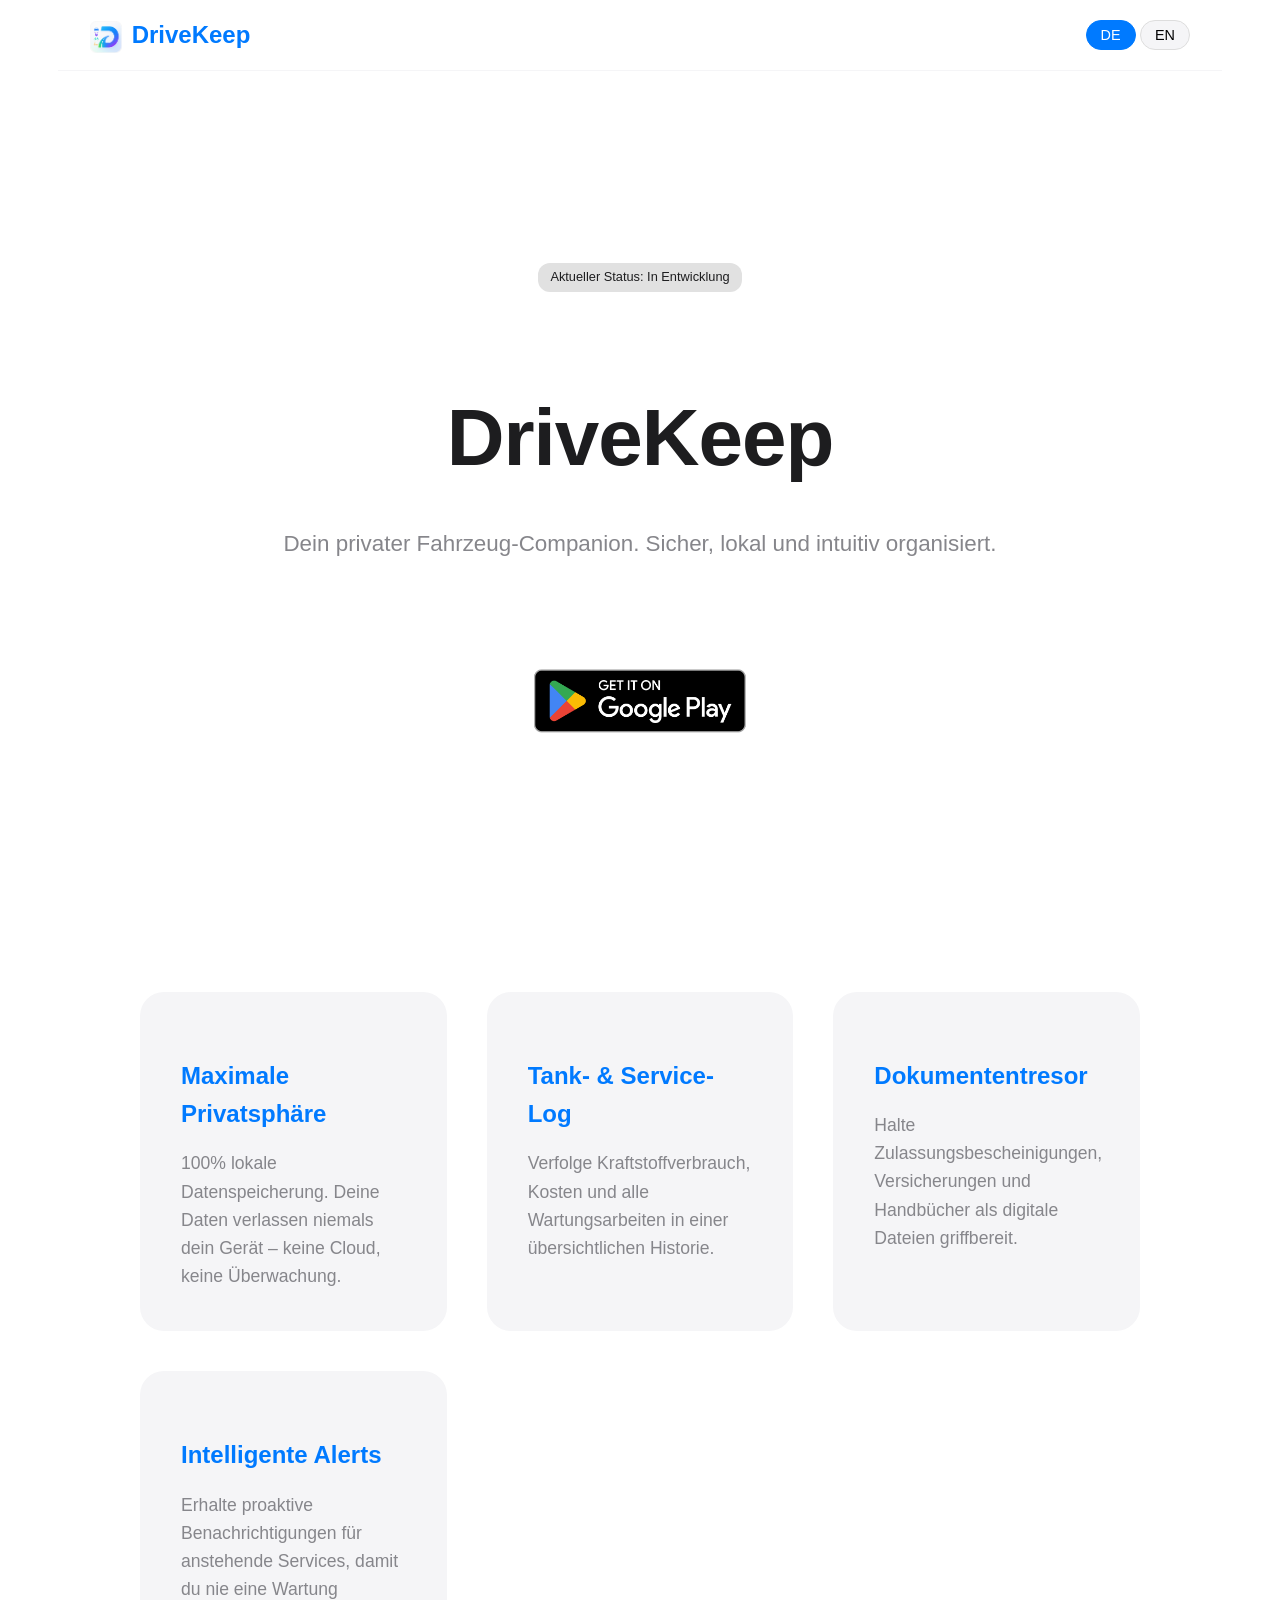
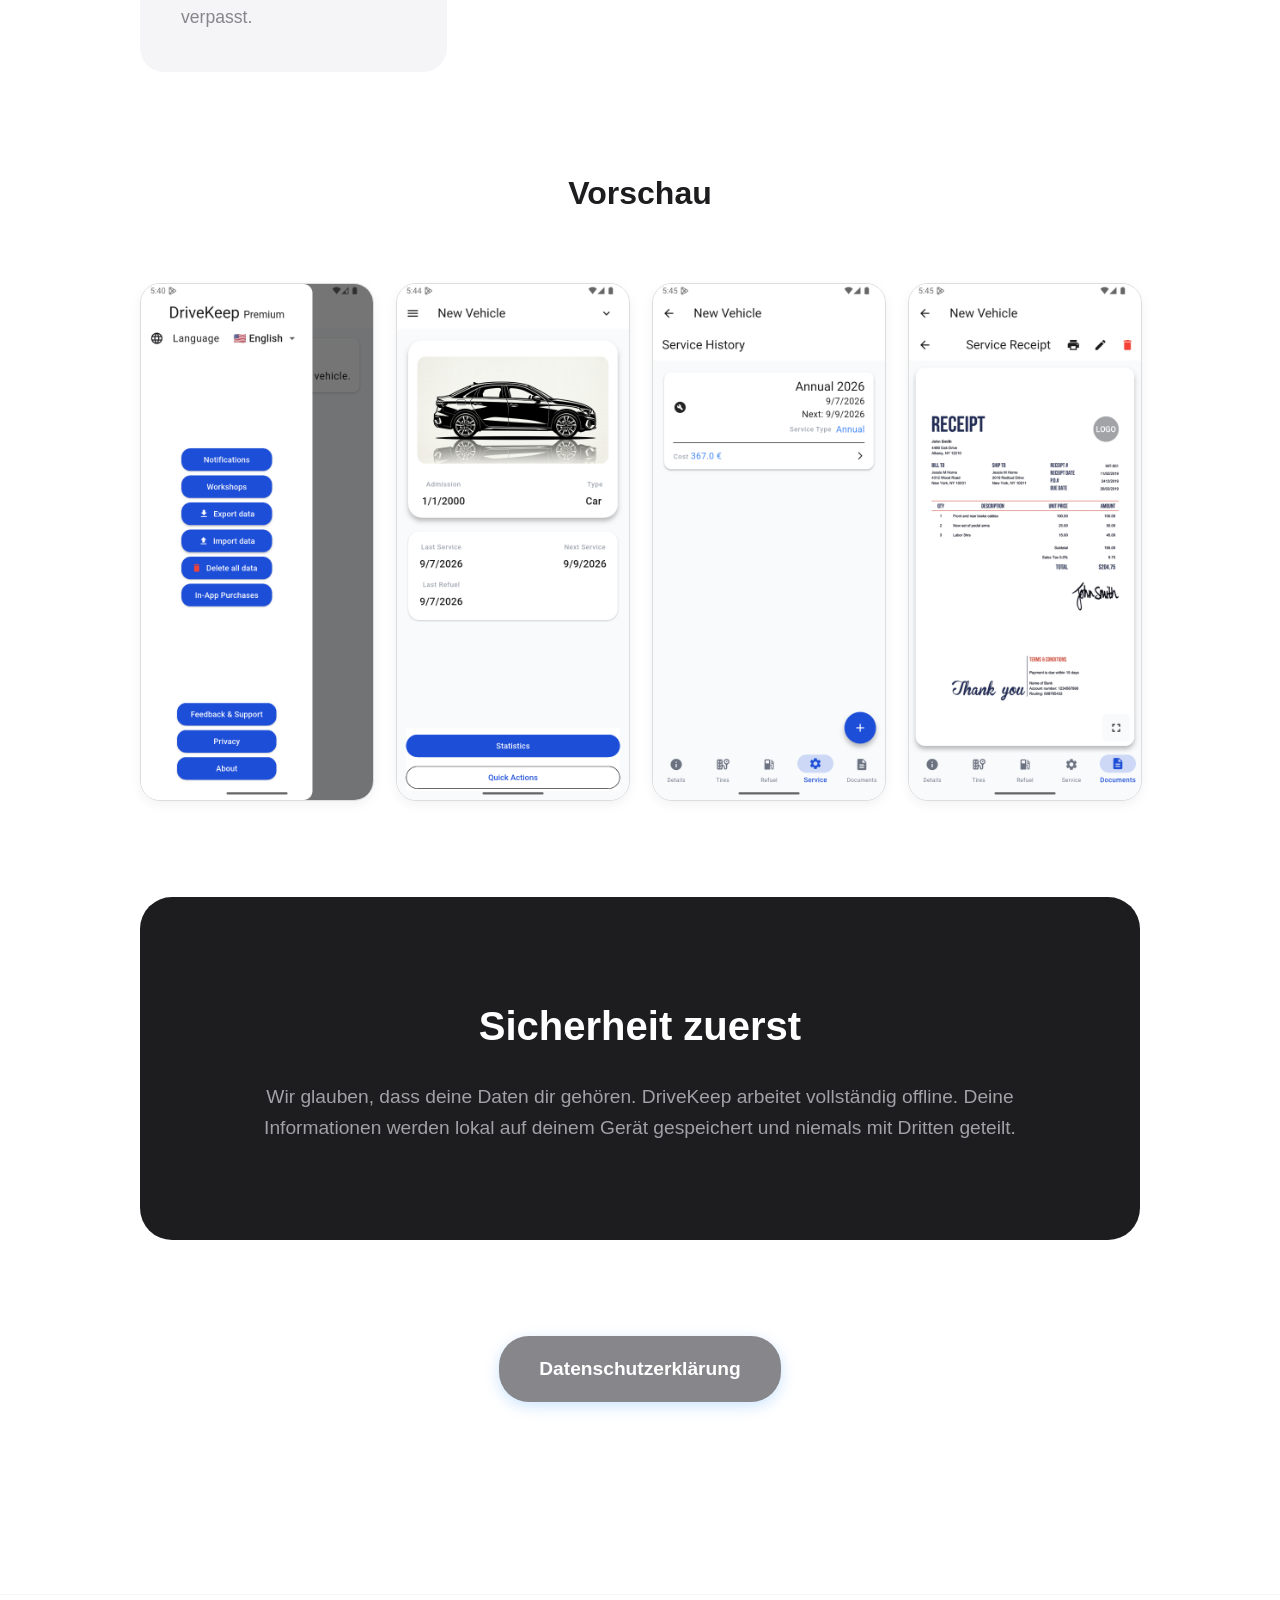
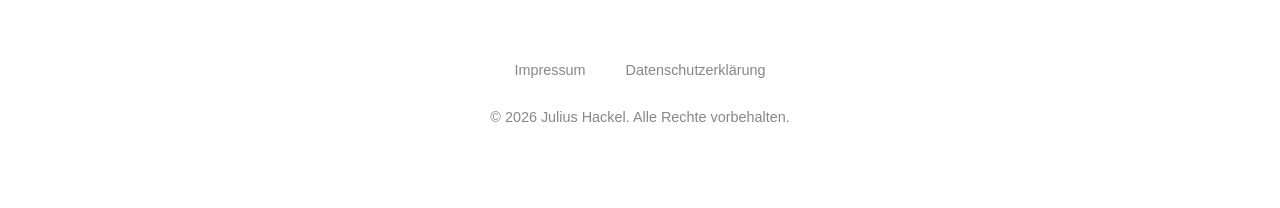
==== commit 67da0380: "SEO stuff and favicon" ====
--- a/index.html
+++ b/index.html
@@ -1,504 +1,101 @@
 <!DOCTYPE html>
 <html lang="de">
+
 <head>
     <meta charset="UTF-8">
     <meta name="viewport" content="width=device-width, initial-scale=1.0">
-    <title>DriveKeep - Dein privater Fahrzeug-Companion</title>
-    <style>
-        :root {
-            --primary-color: #007AFF;
-            --bg-color: #ffffff;
-            --text-color: #1d1d1f;
-            --secondary-text: #86868b;
-            --light-gray: #f5f5f7;
-            --card-bg: #ffffff;
-            --transition: all 0.3s ease;
-        }
+    <title>DriveKeep – Dein privater Fahrzeug-Companion</title>
+    <meta name="description"
+        content="DriveKeep ist dein privater Fahrzeug-Companion. Sicher, lokal und intuitiv organisiert. Verfolge Kraftstoffverbrauch, Wartungen und Dokumente offline.">
+    <link rel="canonical" href="https://drivekeep.de/" />
+    <link rel="icon" type="image/x-icon" href="/favicon.ico?v=1">
+    <link rel="stylesheet" href="style.css">
+</head>
 
-        body {
-            font-family: -apple-system, BlinkMacSystemFont, "Segoe UI", Roboto, Helvetica, Arial, sans-serif;
-            background-color: var(--bg-color);
-            color: var(--text-color);
-            margin: 0;
-            padding: 0;
-            line-height: 1.6;
-            scroll-behavior: smooth;
-        }
+<body>
+    <nav>
+        <a href="index.html" class="logo"><img src="res/appicon.png" alt=""
+                style="height: 32px; vertical-align: middle; margin-right: 10px;">DriveKeep</a>
+        <div class="lang-switcher">
+            <button class="active" onclick="location.href='index.html'">DE</button>
+            <button onclick="location.href='index_en.html'">EN</button>
+        </div>
+    </nav>
 
-        nav {
-            padding: 1rem 2rem;
-            display: flex;
-            justify-content: space-between;
-            align-items: center;
-            max-width: 1100px;
-            margin: 0 auto;
-            position: sticky;
-            top: 0;
-            background: rgba(255, 255, 255, 0.8);
-            backdrop-filter: blur(10px);
-            z-index: 1000;
-            border-bottom: 1px solid var(--light-gray);
-        }
+    <div class="container">
+        <section class="hero">
+            <div class="status-badge">Aktueller Status: In Entwicklung</div>
+            <h1 style="font-size: clamp(3rem, 8vw, 5rem);">DriveKeep</h1>
+            <p style="font-size: 1.4rem; color: var(--secondary-text); max-width: 750px; margin: 0 auto 3rem;">
+                Dein privater Fahrzeug-Companion. Sicher, lokal und intuitiv organisiert.
+            </p>
+            <div style="margin-bottom: 3rem;">
+                <a href="https://play.google.com/store/apps/details?id=com.forgeapps.drivekeep"
+                    class="play-store-badge">
+                    <img src="res/googleplay-badge-01-getit.width-1440.png" alt="Get it on Google Play"
+                        style="height: 150px; width: auto; display: block;">
+                </a>
+            </div>
+        </section>
 
-        .logo {
-            font-size: 1.5rem;
-            font-weight: 800;
-            color: var(--primary-color);
-            text-decoration: none;
-        }
+        <section id="features">
+            <div class="features">
+                <div class="feature-card">
+                    <h3 style="font-size: 1.5rem; margin-bottom: 1rem; color: var(--primary-color);">Maximale
+                        Privatsphäre</h3>
+                    <p style="color: var(--secondary-text); margin: 0; font-size: 1.1rem;">100% lokale Datenspeicherung.
+                        Deine Daten verlassen niemals dein Gerät – keine Cloud, keine Überwachung.</p>
+                </div>
+                <div class="feature-card">
+                    <h3 style="font-size: 1.5rem; margin-bottom: 1rem; color: var(--primary-color);">Tank- & Service-Log
+                    </h3>
+                    <p style="color: var(--secondary-text); margin: 0; font-size: 1.1rem;">Verfolge Kraftstoffverbrauch,
+                        Kosten und alle Wartungsarbeiten in einer übersichtlichen Historie.</p>
+                </div>
+                <div class="feature-card">
+                    <h3 style="font-size: 1.5rem; margin-bottom: 1rem; color: var(--primary-color);">Dokumententresor
+                    </h3>
+                    <p style="color: var(--secondary-text); margin: 0; font-size: 1.1rem;">Halte
+                        Zulassungsbescheinigungen, Versicherungen und Handbücher als digitale Dateien griffbereit.</p>
+                </div>
+                <div class="feature-card">
+                    <h3 style="font-size: 1.5rem; margin-bottom: 1rem; color: var(--primary-color);">Intelligente Alerts
+                    </h3>
+                    <p style="color: var(--secondary-text); margin: 0; font-size: 1.1rem;">Erhalte proaktive
+                        Benachrichtigungen für anstehende Services, damit du nie eine Wartung verpasst.</p>
+                </div>
+            </div>
 
-        .lang-switcher button {
-            background: var(--light-gray);
-            border: 1px solid #ddd;
-            padding: 6px 14px;
-            border-radius: 20px;
-            cursor: pointer;
-            font-size: 0.9rem;
-            transition: var(--transition);
-        }
+            <h3 style="text-align: center; margin-top: 4rem; font-size: 2rem;">Vorschau</h3>
+            <div class="screenshot-gallery">
+                <img src="screenshots/Screenshot_20260907_194008.png" alt="Screenshot 1">
+                <img src="screenshots/Screenshot_20260907_194500.png" alt="Screenshot 2">
+                <img src="screenshots/Screenshot_20260907_194522.png" alt="Screenshot 3">
+                <img src="screenshots/Screenshot_20260907_194535.png" alt="Screenshot 4">
+            </div>
+        </section>
 
-        .lang-switcher button.active {
-            background: var(--primary-color);
-            color: white;
-            border-color: var(--primary-color);
-        }
+        <section class="security-box">
+            <h2 style="font-size: 2.5rem; margin-bottom: 1.5rem; color: white;">Sicherheit zuerst</h2>
+            <p style="color: #a1a1a6; max-width: 800px; margin: 0 auto 2rem; font-size: 1.2rem;">
+                Wir glauben, dass deine Daten dir gehören. DriveKeep arbeitet vollständig offline. Deine Informationen
+                werden lokal auf deinem Gerät gespeichert und niemals mit Dritten geteilt.
+            </p>
+        </section>
 
-        .container {
-            max-width: 1000px;
-            margin: 0 auto;
-            padding: 4rem 2rem;
-        }
+        <div style="text-align: center; margin-bottom: 4rem;">
+            <a href="privacy.html" class="btn" style="background: var(--secondary-text);">Datenschutzerklärung</a>
+        </div>
+    </div>
 
-        .hero {
-            text-align: center;
-            padding: 8rem 0 4rem;
-        }
+    <footer
+        style="margin-top: 4rem; padding: 4rem 2rem; border-top: 1px solid var(--light-gray); font-size: 0.9rem; color: var(--secondary-text);">
+        <div class="footer-links">
+            <a href="impressum.html">Impressum</a>
+            <a href="privacy.html">Datenschutzerklärung</a>
+        </div>
+        <p>&copy; 2026 Julius Hackel. Alle Rechte vorbehalten.</p>
+    </footer>
+</body>
 
-        h1 {
-            font-size: clamp(3rem, 8vw, 5rem);
-            margin-bottom: 1.5rem;
-            color: var(--text-color);
-            letter-spacing: -1px;
-        }
-
-        .hero p {
-            font-size: 1.4rem;
-            color: var(--secondary-text);
-            max-width: 750px;
-            margin: 0 auto 3rem;
-        }
-
-        .btn {
-            display: inline-block;
-            padding: 18px 40px;
-            background-color: var(--primary-color);
-            color: white;
-            border: none;
-            text-decoration: none;
-            border-radius: 30px;
-            transition: var(--transition);
-            font-weight: 600;
-            font-size: 1.2rem;
-            box-shadow: 0 4px 15px rgba(0, 122, 255, 0.2);
-        }
-
-        .btn:hover {
-            transform: translateY(-2px);
-            box-shadow: 0 8px 20px rgba(0, 122, 255, 0.4);
-            background-color: #0066cc;
-        }
-
-        .play-store-badge {
-            display: inline-block;
-            text-decoration: none;
-            transition: var(--transition);
-            margin-top: 1rem;
-        }
-
-        .play-store-badge:hover {
-            transform: scale(1.05);
-        }
-
-        .status-badge {
-            display: inline-block;
-            padding: 4px 12px;
-            background: #e1e1e1;
-            border-radius: 12px;
-            font-size: 0.8rem;
-            margin-bottom: 1rem;
-        }
-
-        .features {
-            display: grid;
-            grid-template-columns: repeat(auto-fit, minmax(300px, 1fr));
-            gap: 2.5rem;
-            margin: 6rem 0;
-        }
-
-        .feature-card {
-            background: var(--light-gray);
-            padding: 2.5rem;
-            border-radius: 24px;
-            transition: var(--transition);
-            border: 1px solid transparent;
-            text-align: left;
-        }
-
-        .feature-card:hover {
-            background: white;
-            border-color: var(--primary-color);
-            transform: translateY(-5px);
-            box-shadow: 0 15px 35px rgba(0,0,0,0.05);
-        }
-
-        .feature-card h3 {
-            font-size: 1.5rem;
-            margin-bottom: 1rem;
-            color: var(--primary-color);
-        }
-
-        .feature-card p {
-            color: var(--secondary-text);
-            margin: 0;
-            font-size: 1.1rem;
-        }
-
-        .screenshot-gallery {
-            display: grid;
-            grid-template-columns: repeat(auto-fit, minmax(220px, 1fr));
-            gap: 1.5rem;
-            margin-top: 4rem;
-            margin-bottom: 6rem;
-        }
-
-        .screenshot-gallery img {
-            width: 100%;
-            border-radius: 20px;
-            border: 1px solid #ddd;
-            box-shadow: 0 4px 12px rgba(0,0,0,0.05);
-            transition: var(--transition);
-        }
-
-        .screenshot-gallery img:hover {
-            transform: scale(1.03);
-            border-color: var(--primary-color);
-        }
-
-        .security-box {
-            background: #1d1d1f;
-            color: white;
-            padding: 4rem;
-            border-radius: 32px;
-            text-align: center;
-            margin: 6rem 0;
-        }
-
-        .security-box h2 {
-            font-size: 2.5rem;
-            margin-bottom: 1.5rem;
-            color: white;
-        }
-
-        .security-box p {
-            color: #a1a1a6;
-            max-width: 800px;
-            margin: 0 auto 2rem;
-            font-size: 1.2rem;
-        }
-
-        footer {
-            padding: 4rem 2rem;
-            text-align: center;
-            border-top: 1px solid var(--light-gray);
-            font-size: 0.9rem;
-            color: var(--secondary-text);
-            margin-top: 4rem;
-        }
-
-        .footer-links {
-            margin-bottom: 1.5rem;
-            display: flex;
-            justify-content: center;
-            gap: 2.5rem;
-        }
-
-        .footer-links a {
-            color: var(--secondary-text);
-            text-decoration: none;
-            transition: color 0.2s;
-        }
-
-        .footer-links a:hover {
-            color: var(--primary-color);
-        }
-
-        .back-btn {
-            display: inline-block;
-            margin-bottom: 2rem;
-            color: var(--primary-color);
-            text-decoration: none;
-            font-weight: bold;
-            font-size: 1rem;
-        }
-
-        @media (max-width: 768px) {
-            h1 { font-size: 3rem; }
-            .container { padding: 2rem 1rem; }
-            .features { grid-template-columns: 1fr; }
-            nav { padding: 1rem; }
-        }
-    </style>
-</head>
-<body lang="de">
-
-<nav>
-    <a href="/" class="logo">DriveKeep</a>
-    <div class="lang-switcher">
-        <button id="btn-de" class="active" onclick="setLanguage('de')">DE</button>
-        <button id="btn-en" onclick="setLanguage('en')">EN</button>
-    </div>
-</nav>
-
-<div class="container">
-    <div id="app">
-        <p>Lade Inhalte...</p>
-    </div>
-</div>
-
-<footer style="margin-top: 4rem; padding: 4rem 2rem; border-top: 1px solid var(--light-gray); font-size: 0.9rem; color: var(--secondary-text);">
-    <div class="footer-links">
-        <a href="#impressum" id="link-impressum">Impressum</a>
-        <a href="#privacy" id="link-privacy">Datenschutzerklärung</a>
-    </div>
-    <p>&copy; 2026 Julius Hackel. Alle Rechte vorbehalten.</p>
-</footer>
-
-<script>
-    const translations = {
-        de: {
-            heroTitle: "DriveKeep",
-            heroDesc: "Dein privater Fahrzeug-Companion. Sicher, lokal und intuitiv organisiert.",
-            status: "Aktueller Status: In Entwicklung",
-            feat1Title: "Maximale Privatsphäre",
-            feat1Desc: "100% lokale Datenspeicherung. Deine Daten verlassen niemals dein Gerät – keine Cloud, keine Überwachung.",
-            feat2Title: "Tank- & Service-Log",
-            feat2Desc: "Verfolge Kraftstoffverbrauch, Kosten und alle Wartungsarbeiten in einer übersichtlichen Historie.",
-            feat3Title: "Dokumententresor",
-            feat3Desc: "Halte Zulassungsbescheinigungen, Versicherungen und Handbücher als digitale Dateien griffbereit.",
-            feat4Title: "Intelligente Alerts",
-            feat4Desc: "Erhalte proaktive Benachrichtigungen für anstehende Services, damit du nie eine Wartung verpasst.",
-            previewTitle: "Vorschau",
-            secTitle: "Sicherheit zuerst",
-            secDesc: "Wir glauben, dass deine Daten dir gehören. DriveKeep arbeitet vollständig offline. Deine Informationen werden lokal auf deinem Gerät gespeichert und niemals mit Dritten geteilt.",
-            privacy: "Datenschutzerklärung",
-            badge: "Jetzt auf Google Play",
-            back: "← Zurück zu DriveKeep"
-        },
-        en: {
-            heroTitle: "DriveKeep",
-            heroDesc: "Your private vehicle companion. Secure, local, and intuitively organized.",
-            status: "Current Status: In Development",
-            feat1Title: "Maximum Privacy",
-            feat1Desc: "100% local data storage. Your data never leaves your device – no cloud, no tracking.",
-            feat2Title: "Fuel & Service Logs",
-            feat2Desc: "Track fuel consumption, costs, and maintenance history in one clear overview.",
-            feat3Title: "Document Vault",
-            feat3Desc: "Keep registration, insurance, and manuals handy as digital files or photos.",
-            feat4Title: "Smart Alerts",
-            feat4Desc: "Get proactive notifications for upcoming services, so you never miss a maintenance task.",
-            previewTitle: "Preview",
-            secTitle: "Security First",
-            secDesc: "We believe your data belongs to you. DriveKeep operates entirely offline. Your information is stored locally on your device and is never shared with third parties.",
-            privacy: "Privacy Policy",
-            badge: "Get it on Google Play",
-            back: "← Back to DriveKeep"
-        }
-    };
-
-    const app = document.getElementById('app');
-
-    function loadContent() {
-        const hash = window.location.hash || '#home';
-        let content = '';
-
-        if (hash === '#home' || hash === '') {
-            content = `
-            <section class="hero">
-                <div class="status-badge" id="status-badge">Aktueller Status: In Entwicklung</div>
-                <h1 id="hero-title">DriveKeep</h1>
-                <p id="hero-desc">Dein privater Fahrzeug-Companion. Sicher, lokal und intuitiv organisiert.</p>
-                <div style="margin-bottom: 3rem;">
-                    <a href="https://play.google.com/store/apps/details?id=com.forgeapps.drivekeep" class="play-store-badge" id="play-store-btn">
-                        <img src="res/googleplay-badge-01-getit.width-1440.png" alt="Get it on Google Play" style="height: 150px; width: auto; display: block;">
-                    </a>
-                </div>
-            </section>
-            <section id="features">
-                <div class="features">
-                    <div class="feature-card">
-                        <h3 id="feat-1-title">Maximale Privatsphäre</h3>
-                        <p id="feat-1-desc">100% lokale Datenspeicherung. Deine Daten verlassen niemals dein Gerät – keine Cloud, keine Überwachung.</p>
-                    </div>
-                    <div class="feature-card">
-                        <h3 id="feat-2-title">Tank- & Service-Log</h3>
-                        <p id="feat-2-desc">Verfolge Kraftstoffverbrauch, Kosten und alle Wartungsarbeiten in einer übersichtlichen Historie.</p>
-                    </div>
-                    <div class="feature-card">
-                        <h3 id="feat-3-title">Dokumententresor</h3>
-                        <p id="feat-3-desc">Halte Zulassungsbescheinigungen, Versicherungen und Handbücher als digitale Dateien griffbereit.</p>
-                    </div>
-                    <div class="feature-card">
-                        <h3 id="feat-4-title">Intelligente Alerts</h3>
-                        <p id="feat-4-desc">Erhalte proaktive Benachrichtigungen für anstehende Services, damit du nie eine Wartung verpasst.</p>
-                    </div>
-                </div>
-                <h3 id="preview-title" style="text-align: center; margin-top: 4rem; font-size: 2rem;">Vorschau</h3>
-                <div class="screenshot-gallery">
-                    <img src="screenshots/Screenshot_20260907_194008.png" alt="Screenshot 1">
-                    <img src="screenshots/Screenshot_20260907_194500.png" alt="Screenshot 2">
-                    <img src="screenshots/Screenshot_20260907_194522.png" alt="Screenshot 3">
-                    <img src="screenshots/Screenshot_20260907_194535.png" alt="Screenshot 4">
-                </div>
-            </section>
-            <section class="security-box">
-                <h2 id="sec-title">Sicherheit zuerst</h2>
-                <p id="sec-desc">Wir glauben, dass deine Daten dir gehören. DriveKeep arbeitet vollständig offline. Deine Informationen werden lokal auf deinem Gerät gespeichert und niemals mit Dritten geteilt.</p>
-            </section>
-            <div style="text-align: center; margin-bottom: 4rem;">
-                <a href="#privacy" class="btn" style="background: var(--secondary-text);">Datenschutzerklärung</a>
-            </div>`;
-        } else if (hash === '#privacy') {
-            content = `
-            <div class="back-btn-container"><a href="#" class="back-btn" id="back-btn">← Zurück zu DriveKeep</a></div>
-            <section>
-                <h1 style="font-size: 3rem;">Datenschutzerklärung</h1>
-                <p>Letzte Aktualisierung: <span id="current-date"></span></p>
-                <p>Willkommen bei <strong style="color:var(--primary-color)">DriveKeep</strong>. Der Schutz Ihrer persönlichen Daten hat für uns höchste Priorität. Diese Datenschutzerklärung informiert Sie darüber, wie wir Daten sammeln, verarbeiten und schützen, insbesondere im Hinblick auf die Anforderungen der Datenschutz-Grundverordnung (DSGVO).</p>
-                <h2 style="font-size: 2rem;">1. Verantwortlicher</h2>
-                <p>Verantwortlicher für die Datenverarbeitung in dieser App ist:</p>
-                <p>
-                    Julius Hackel<br>
-                    Albert-Schweitzer-Straße 13<br>
-                    97941 Tauberbischofsheim, Deutschland<br>
-                    E-Mail: j.hackel.digital@gmail.com
-                </p>
-                <h2 style="font-size: 2rem;">2. Art der erhobenen Daten</h2>
-                <p>DriveKeep ist darauf ausgelegt, Ihre Daten primär <strong style="color:var(--primary-color)">lokal auf Ihrem Gerät</strong> zu verarbeiten. Es findet keine automatische Synchronisation mit einer externen Cloud statt.</p>
-                <ul style="margin-left: 20px;">
-                    <li><strong style="color:var(--primary-color)">Benutzerinteraktionen:</strong> Informationen über Ihre Fahrzeuge, Tankvorgänge und Wartungsarbeiten werden von Ihnen eingegeben und lokal in einer Datenbank auf Ihrem Gerät gespeichert.</li>
-                    <li><strong style="color:var(--primary-color)">Medieninhalte:</strong> Wenn Sie Fotos (z. B. Tankbelege) oder PDF-Dokumente importieren, greift die App auf diese Daten zu. Diese bleiben unter Ihrer Kontrolle auf Ihrem Gerät.</li>
-                    <li><strong style="color:var(--primary-color)">Texterkennung (OCR):</strong> Die App nutzt Technologien zur Texterkennung aus Bildern. Diese Verarbeitung erfolgt lokal auf Ihrem Gerät, um Ihre Privatsphäre zu schützen.</li>
-                    <li><strong style="color:var(--primary-color)">Technische Daten:</strong> Wir erfassen grundlegende Informationen wie das Betriebssystem, das Gerätetyp und die App-Version, um die Stabilität der App zu gewährleisten.</li>
-                </ul>
-                <h2 style="font-size: 2rem;">3. Berechtigungen und Zugriffe</h2>
-                <p>Die App fordert bestimmte Berechtigungen an, die für die Kernfunktionen notwendig sind:</p>
-                <ul style="margin-left: 20px;">
-                    <li><strong style="color:var(--primary-color)">Speicherzugriff:</strong> Erforderlich, um auf Ihre Dateien, Bilder und PDFs zuzugreifen, die Sie zur Verwaltung in die App importieren möchten.</li>
-                    <li><strong style="color:var(--primary-color)">Kamera:</strong> Erforderlich, um Fotos direkt aus der App aufzunehmen.</li>
-                    <li><strong style="color:var(--primary-color)">Benachrichtigungen:</strong> Erlaubt der App, im Hintergrund Zeitpläne zu laden, um Sie an Wartungen oder Termine erinnern zu können.</li>
-                    <li><strong style="color:var(--primary-color)">In-App-Käufe:</strong> Erforderlich für die Abrechnung von Premium-Funktionen über den Google Play Store.</li>
-                </ul>
-                <h2 style="font-size: 2rem;">4. Drittanbieter und Werbedienste</h2>
-                <p>Um die App werbefinanziert und funktional zu halten, arbeiten wir mit folgenden Drittanbietern zusammen:</p>
-                <ul style="margin-left: 20px;">
-                    <li><strong style="color:var(--primary-color)">Google AdMob:</strong> Wir nutzen Google Ads, um Werbung anzuzeigen. Dabei können Werbe-IDs und andere Geräteinformationen verarbeitet werden. Diese Daten werden an Google übertragen, was eine Übermittlung in Drittstaaten (z. B. USA) beinhalten kann.</li>
-                    <li><strong style="color:var(--primary-color)">Google Play Billing:</strong> Für den Kauf von In-App-Funktionen werden Daten an den Google Play Store übermittelt.</li>
-                </ul>
-                <p>Sie können die Verwendung von Werbe-IDs in den Geräteeinstellungen Ihres Mobiltelefons einschränken.</p>
-                <h2 style="font-size: 2rem;">5. Datenübermittlung in Drittstaaten</h2>
-                <p>Durch die Nutzung von Diensten wie Google AdMob werden Daten in Länder außerhalb der EU (insbesondere die USA) übertragen. Wir setzen auf die Standardvertragsklauseln der EU-Kommission, um ein angemessenes Datenschutzniveau zu gewährleisten.</p>
-                <h2 style="font-size: 2rem;">6. Ihre Rechte</h2>
-                <p>Sie haben das Recht auf:</p>
-                <ul style="margin-left: 20px;">
-                    <li>Auskunft über die zu Ihrer Person gespeicherten Daten.</li>
-                    <li>Berichtigung unrichtiger Daten.</li>
-                    <li>Löschung Ihrer Daten (durch Löschen der App oder manuelles Löschen innerhalb der App).</li>
-                    <li>Einschränkung der Verarbeitung.</li>
-                    <li>Widerspruch gegen die Verarbeitung zu Werbezwecken.</li>
-                </ul>
-                <p>Kontaktieren Sie uns für entsprechende Anfragen unter der oben angegebenen E-Mail-Adresse.</p>
-                <h2 style="font-size: 2rem;">7. Sicherheit</h2>
-                <p>Wir setzen technische Maßnahmen ein, um Ihre Daten vor unbefugtem Zugriff zu schützen. Da die Daten lokal auf Ihrem Gerät gespeichert werden, liegt die Verantwortung für die Geräte-Sicherheit (z.B. Display-Sperre, Passwortschutz) bei Ihnen.</p>
-            </section>`;
-        } else if (hash === '#impressum') {
-            content = `
-            <div class="back-btn-container"><a href="#" class="back-btn" id="back-btn">← Zurück zu DriveKeep</a></div>
-            <section>
-                <h1 style="font-size: 3rem;">Impressum</h1>
-                <p><strong style="font-size: 1.5rem;">Verantwortlicher Hinweis:</strong></p>
-                <p>
-                    Julius Hackel<br>
-                    Albert-Schweitzer-Straße 13<br>
-                    97941 Tauberbischofsheim, Deutschland
-                </p>
-                <p><strong style="font-size: 1.5rem;">Kontakt:</strong></p>
-                <p>
-                    E-Mail: j.hackel.digital@gmail.com
-                </p>
-                <p><strong style="font-size: 1.5rem;">Haftungsausschluss:</strong></p>
-                <p>Die Inhalte dieser Website dienen ausschließlich der Information und stellen keine Rechtsberatung dar. Die Nutzung der Website erfolgt auf eigene Gefahr.</p>
-            </section>`;
-        } else {
-            content = `<p>Seite nicht gefunden.</p>`;
-        }
-
-        app.innerHTML = content;
-        if (document.getElementById('current-date')) {
-            document.getElementById('current-date').innerText = new Date().toLocaleDateString('de-DE', { 
-                year: 'numeric', month: 'long', day: 'numeric' 
-            });
-        }
-        
-        // Setze den Zurück-Button Text
-        const btn = document.getElementById('back-btn');
-        if (btn) {
-            const t = translations[window.location.hash.replace('#', '')] || translations.de;
-            btn.innerText = t.back;
-        }
-    }
-
-    function setLanguage(lang) {
-        const t = translations[lang];
-        if (!t) return;
-
-        const elements = {
-            'hero-title': t.heroTitle,
-            'hero-desc': t.heroDesc,
-            'cta-btn': t.cta,
-            'status-badge': t.status,
-            'badge-text': t.badge,
-            'feat-1-title': t.feat1Title,
-            'feat-1-desc': t.feat1Desc,
-            'feat-2-title': t.feat2Title,
-            'feat-2-desc': t.feat2Desc,
-            'feat-3-title': t.feat3Title,
-            'feat-3-desc': t.feat3Desc,
-            'feat-4-title': t.feat4Title,
-            'feat-4-desc': t.feat4Desc,
-            'preview-title': t.previewTitle,
-            'sec-title': t.secTitle,
-            'sec-desc': t.secDesc
-        };
-
-        for (const [id, text] of Object.entries(elements)) {
-            const el = document.getElementById(id);
-            if (el) el.innerText = text;
-        }
-
-        const privacyLink = document.querySelector('a[href="#privacy"]');
-        if (privacyLink) privacyLink.innerText = t.privacy;
-
-        const btnDe = document.getElementById('btn-de');
-        const btnEn = document.getElementById('btn-en');
-        if (btnDe) btnDe.classList.toggle('active', lang === 'de');
-        if (btnEn) btnEn.classList.toggle('active', lang === 'en');
-
-        document.documentElement.lang = lang;
-        localStorage.setItem('preferredLang', lang);
-    }
-
-    window.addEventListener('hashchange', loadContent);
-    window.addEventListener('load', loadContent);
-</script>
-</body>
 </html>
--- a/style.css
+++ b/style.css
@@ -0,0 +1,233 @@
+:root {
+    --primary-color: #007AFF;
+    --bg-color: #ffffff;
+    --text-color: #1d1d1f;
+    --secondary-text: #86868b;
+    --light-gray: #f5f5f7;
+    --card-bg: #ffffff;
+    --transition: all 0.3s ease;
+}
+
+body {
+    font-family: -apple-system, BlinkMacSystemFont, "Segoe UI", Roboto, Helvetica, Arial, sans-serif;
+    background-color: var(--bg-color);
+    color: var(--text-color);
+    margin: 0;
+    padding: 0;
+    line-height: 1.6;
+    scroll-behavior: smooth;
+}
+
+nav {
+    padding: 1rem 2rem;
+    display: flex;
+    justify-content: space-between;
+    align-items: center;
+    max-width: 1100px;
+    margin: 0 auto;
+    position: sticky;
+    top: 0;
+    background: rgba(255, 255, 255, 0.8);
+    backdrop-filter: blur(10px);
+    z-index: 1000;
+    border-bottom: 1px solid var(--light-gray);
+}
+
+.logo {
+    font-size: 1.5rem;
+    font-weight: 800;
+    color: var(--primary-color);
+    text-decoration: none;
+}
+
+.lang-switcher button {
+    background: var(--light-gray);
+    border: 1px solid #ddd;
+    padding: 6px 14px;
+    border-radius: 20px;
+    cursor: pointer;
+    font-size: 0.9rem;
+    transition: var(--transition);
+}
+
+.lang-switcher button.active {
+    background: var(--primary-color);
+    color: white;
+    border-color: var(--primary-color);
+}
+
+.container {
+    max-width: 1000px;
+    margin: 0 auto;
+    padding: 4rem 2rem;
+}
+
+.hero {
+    text-align: center;
+    padding: 8rem 0 4rem;
+}
+
+h1 {
+    font-size: clamp(3rem, 8vw, 5rem);
+    margin-bottom: 1.5rem;
+    color: var(--text-color);
+    letter-spacing: -1px;
+}
+
+.hero p {
+    font-size: 1.4rem;
+    color: var(--secondary-text);
+    max-width: 750px;
+    margin: 0 auto 3rem;
+}
+
+.btn {
+    display: inline-block;
+    padding: 18px 40px;
+    background-color: var(--primary-color);
+    color: white;
+    border: none;
+    text-decoration: none;
+    border-radius: 30px;
+    transition: var(--transition);
+    font-weight: 600;
+    font-size: 1.2rem;
+    box-shadow: 0 4px 15px rgba(0, 122, 255, 0.2);
+}
+
+.btn:hover {
+    transform: translateY(-2px);
+    box-shadow: 0 8px 20px rgba(0, 122, 255, 0.4);
+    background-color: #0066cc;
+}
+
+.play-store-badge {
+    display: inline-block;
+    text-decoration: none;
+    transition: var(--transition);
+    margin-top: 1rem;
+}
+
+.play-store-badge:hover {
+    transform: scale(1.05);
+}
+
+.status-badge {
+    display: inline-block;
+    padding: 4px 12px;
+    background: #e1e1e1;
+    border-radius: 12px;
+    font-size: 0.8rem;
+    margin-bottom: 1rem;
+}
+
+.features {
+    display: grid;
+    grid-template-columns: repeat(auto-fit, minmax(300px, 1fr));
+    gap: 2.5rem;
+    margin: 6rem 0;
+}
+
+.feature-card {
+    background: var(--light-gray);
+    padding: 2.5rem;
+    border-radius: 24px;
+    transition: var(--transition);
+    border: 1px solid transparent;
+    text-align: left;
+}
+
+.feature-card:hover {
+    background: white;
+    border-color: var(--primary-color);
+    transform: translateY(-5px);
+    box-shadow: 0 15px 35px rgba(0,0,0,0.05);
+}
+
+.feature-card h3 {
+    font-size: 1.5rem;
+    margin-bottom: 1rem;
+    color: var(--primary-color);
+}
+
+.feature-card p {
+    color: var(--secondary-text);
+    margin: 0;
+    font-size: 1.1rem;
+}
+
+.screenshot-gallery {
+    display: grid;
+    grid-template-columns: repeat(auto-fit, minmax(220px, 1fr));
+    gap: 1.5rem;
+    margin-top: 4rem;
+    margin-bottom: 6rem;
+}
+
+.screenshot-gallery img {
+    width: 100%;
+    border-radius: 20px;
+    border: 1px solid #ddd;
+    box-shadow: 0 4px 12px rgba(0,0,0,0.05);
+    transition: var(--transition);
+}
+
+.screenshot-gallery img:hover {
+    transform: scale(1.03);
+    border-color: var(--primary-color);
+}
+
+.security-box {
+    background: #1d1d1f;
+    color: white;
+    padding: 4rem;
+    border-radius: 32px;
+    text-align: center;
+    margin: 6rem 0;
+}
+
+.security-box h2 {
+    font-size: 2.5rem;
+    margin-bottom: 1.5rem;
+    color: white;
+}
+
+.security-box p {
+    color: #a1a1a6;
+    max-width: 800px;
+    margin: 0 auto 2rem;
+    font-size: 1.2rem;
+}
+
+footer {
+    padding: 4rem 2rem;
+    text-align: center;
+    border-top: 1px solid var(--light-gray);
+    font-size: 0.9rem;
+    color: var(--secondary-text);
+    margin-top: 4rem;
+}
+
+.footer-links {
+    margin-bottom: 1.5rem;
+    display: flex;
+    justify-content: center;
+    gap: 2.5rem;
+}
+
+.footer-links a {
+    color: var(--secondary-text);
+    text-decoration: none;
+    transition: color 0.2s;
+}
+
+.footer-links a:hover {
+    color: var(--primary-color);
+}
+
+@media (max-width: 768px) {
+    h1 { font-size: 3rem; }
+    .container { padding: 2rem 1rem; }
+    .features { grid-template-columns: 1fr; }
+    nav { padding: 1rem; }
+}
